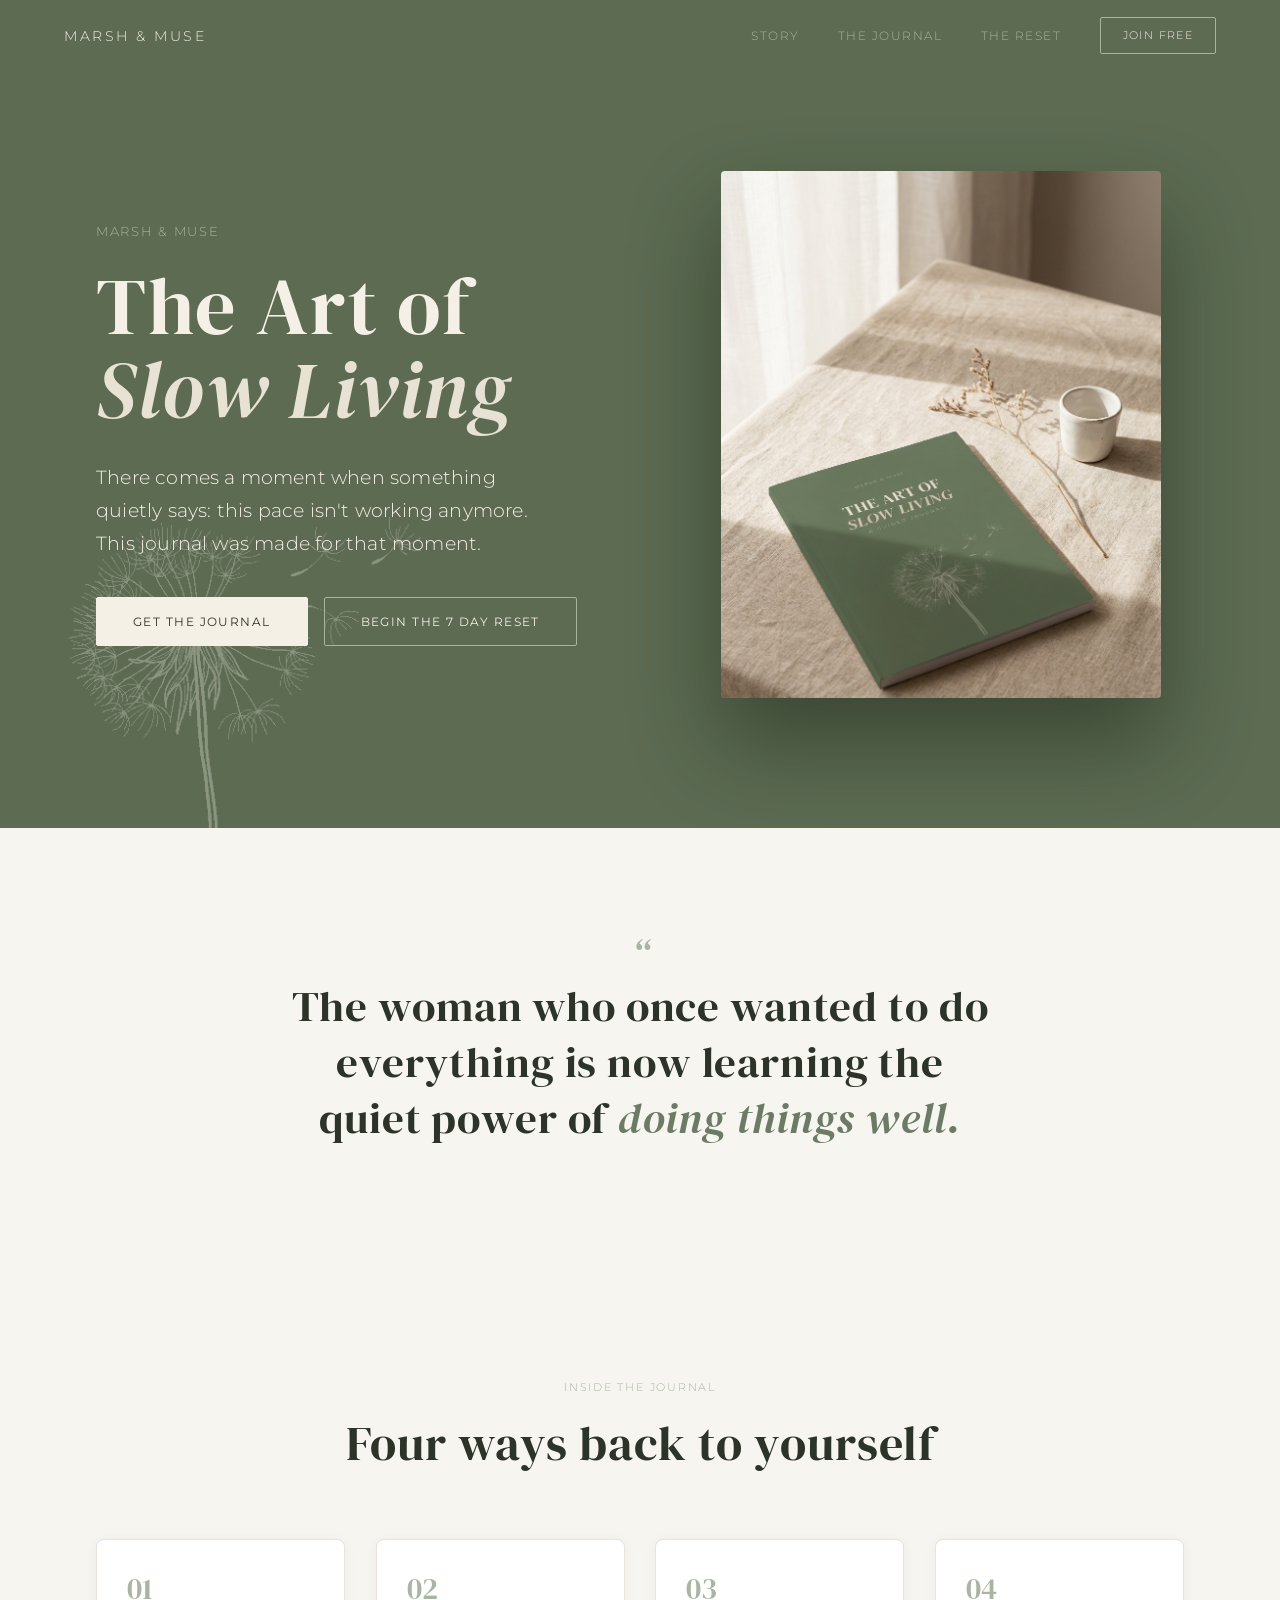
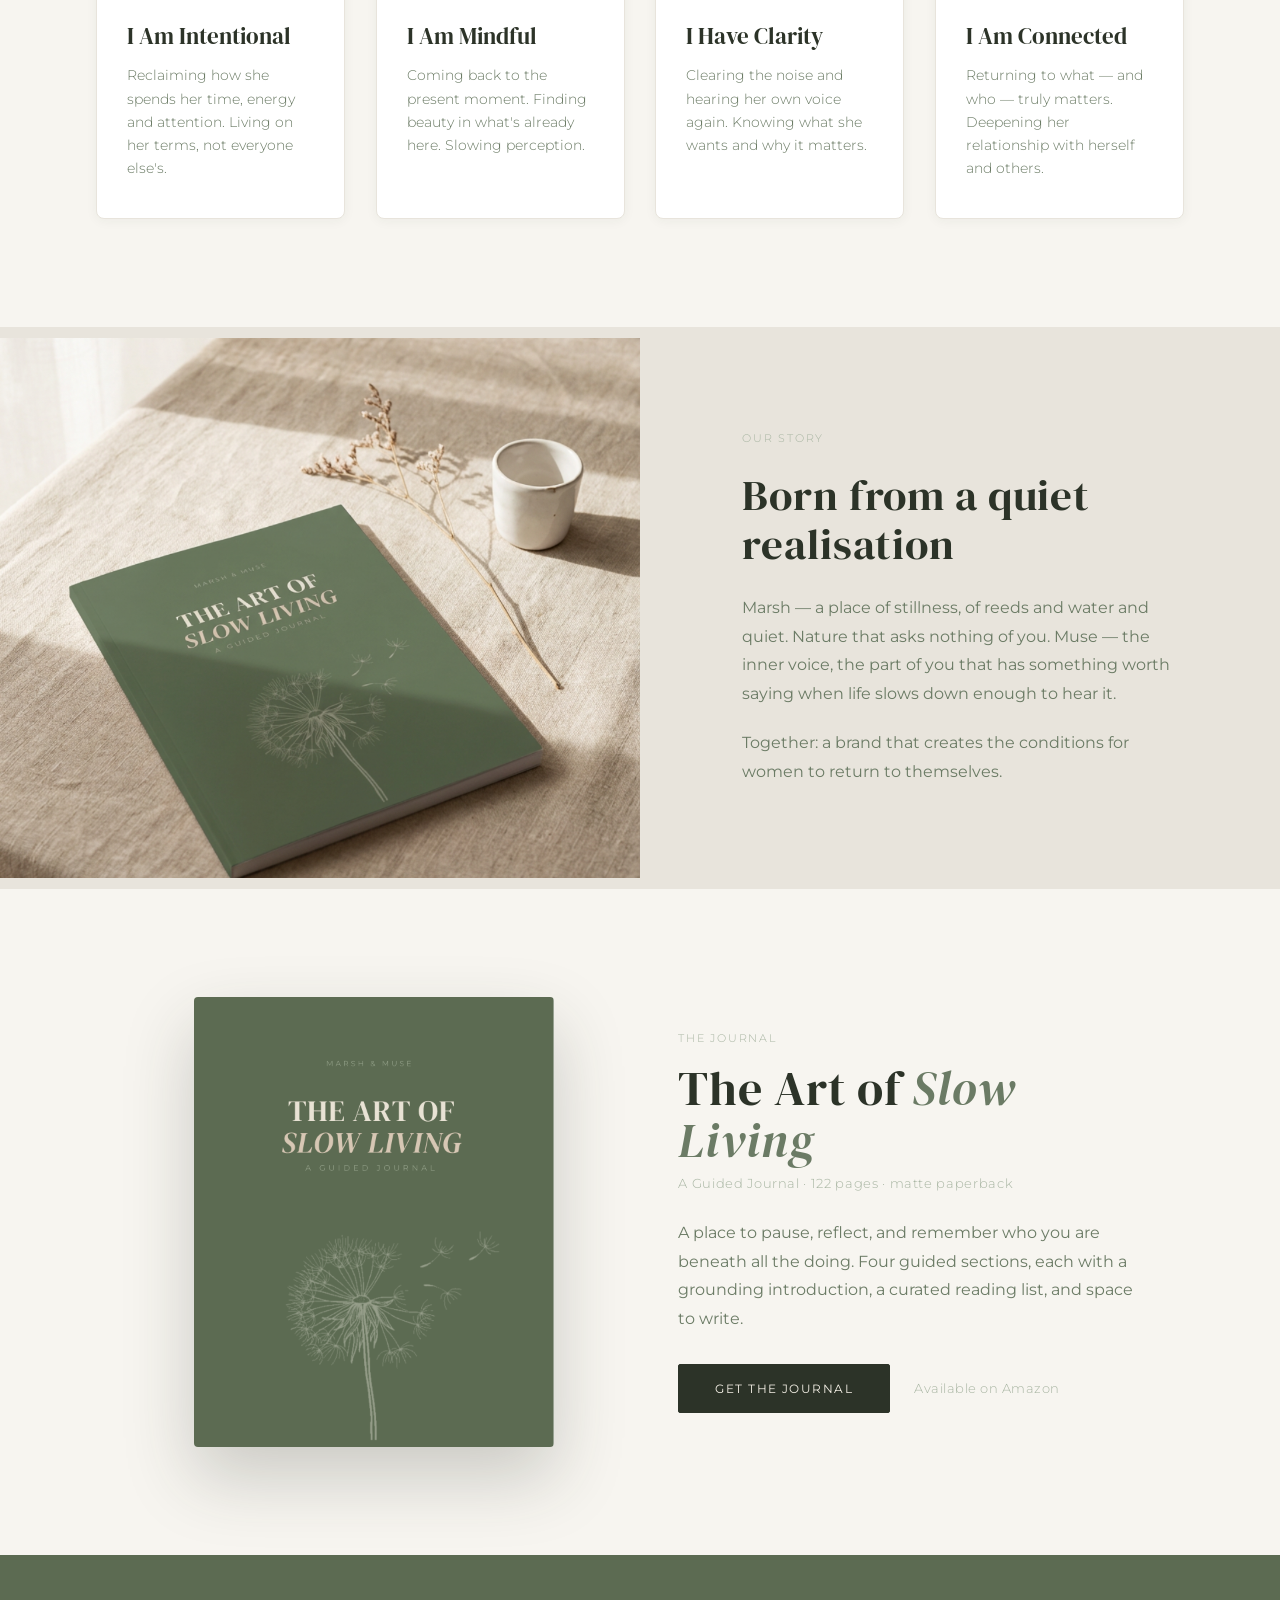
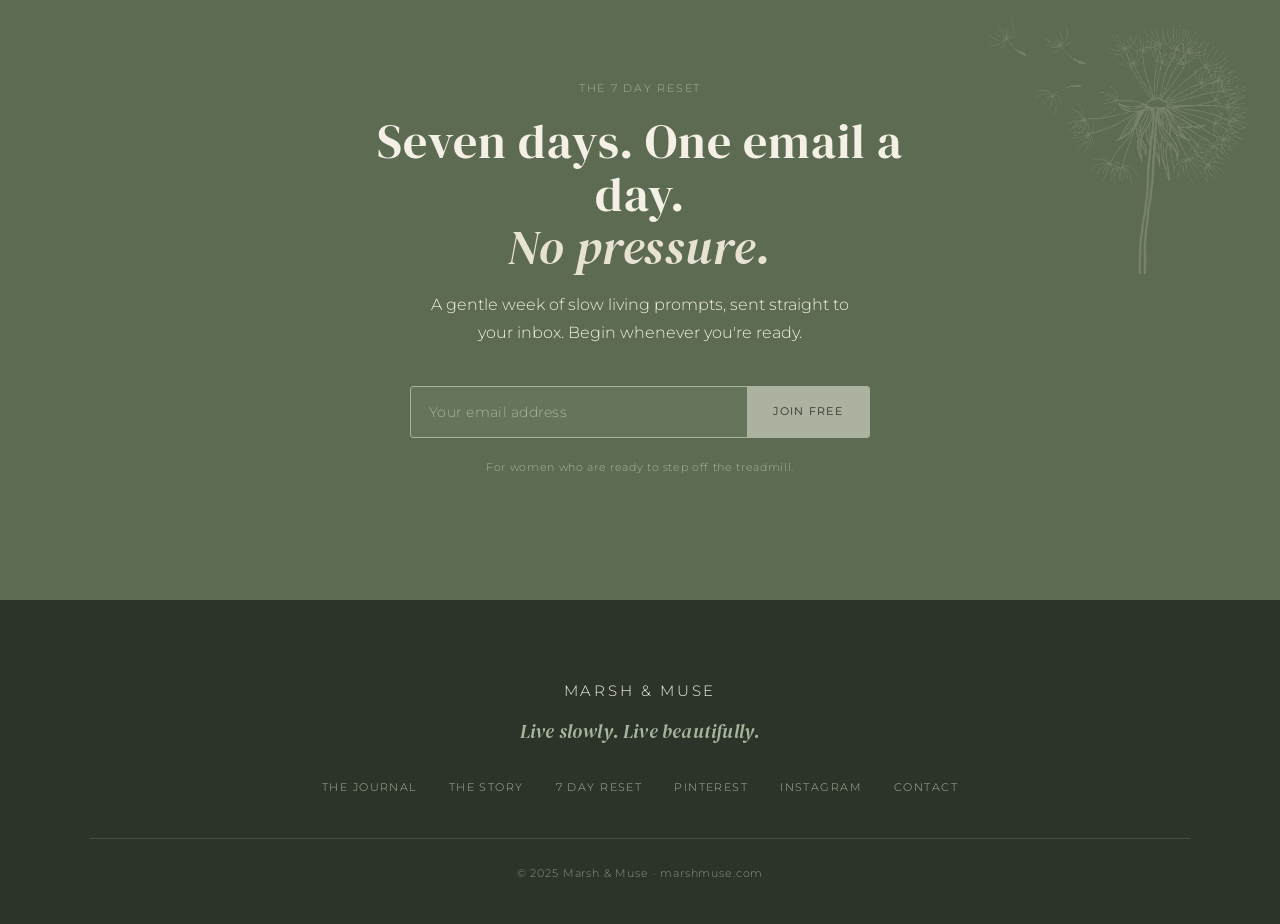
==== index.html @ 25cee382 "Update index.html" ====
<!DOCTYPE html>
<html lang="en">
<head>
<meta charset="utf-8">
<meta name="viewport" content="width=device-width, initial-scale=1">
<title>Marsh &amp; Muse — The Art of Slow Living</title>
<meta name="description" content="The Art of Slow Living: A Guided Journal. A slow-living lifestyle brand for women ready to reclaim their time and live with quiet intention. Live slowly. Live beautifully.">
<meta name="theme-color" content="#5C6B52">
<meta property="og:title" content="Marsh &amp; Muse — The Art of Slow Living">
<meta property="og:description" content="Live slowly. Live beautifully. A guided journal for women ready to step off the treadmill.">
<meta property="og:type" content="website">
<meta property="og:image" content="assets/journal-cover.png">
<link rel="preload" href="fonts/DMSerifDisplay-Regular.ttf" as="font" type="font/ttf" crossorigin>
<link rel="preload" href="fonts/Montserrat-VariableFont_wght.ttf" as="font" type="font/ttf" crossorigin>
<link rel="stylesheet" href="styles.css">
</head>
<body>

<!-- ============================ HEADER ============================ -->
<header class="site-header" id="siteHeader">
  <a class="site-header__mark" href="#top">Marsh &amp; Muse</a>
  <nav class="site-nav">
    <a class="nav-link" href="#story">Story</a>
    <a class="nav-link" href="#journal">The Journal</a>
    <a class="nav-link" href="#reset">The Reset</a>
    <a class="mm-btn mm-btn--outline nav-cta" href="#reset">Join Free</a>
  </nav>
</header>

<main id="top">

  <!-- ============================ HERO ============================ -->
  <section class="hero on-moss">
    <img class="hero__dandelion" src="assets/dandelion-cream-transparent.png" alt="" aria-hidden="true">
    <div class="hero__grid">
      <div class="hero__inner">
        <p class="eyebrow">Marsh &amp; Muse</p>
        <h1>The Art of<br><em>Slow Living</em></h1>
        <p class="hero__lede">
          There comes a moment when something quietly says: this pace isn't working anymore.
          This journal was made for that moment.
        </p>
        <div class="hero__cta">
          <a class="mm-btn" href="#journal">Get the Journal</a>
          <a class="mm-btn mm-btn--outline" href="#reset">Begin the 7 Day Reset</a>
        </div>
      </div>
      <div class="hero__photo">
        <img src="assets/journal-hero-photo.png" alt="The Art of Slow Living journal resting on linen in soft morning light">
      </div>
    </div>
  </section>

  <!-- ============================ QUOTE ============================ -->
  <section class="quote">
    <div class="quote__inner reveal">
      <span class="quote__mark">&ldquo;</span>
      <p>
        The woman who once wanted to do everything is now learning the quiet power of
        <em> doing things well.</em>
      </p>
    </div>
  </section>

  <!-- ============================ PILLARS ============================ -->
  <section class="pillars">
    <div class="section-head reveal">
      <p class="label">Inside the journal</p>
      <h2>Four ways back to yourself</h2>
    </div>
    <div class="pillar-grid">
      <article class="pillar reveal">
        <div class="pillar__no">01</div>
        <h3>I Am Intentional</h3>
        <p>Reclaiming how she spends her time, energy and attention. Living on her terms, not everyone else's.</p>
      </article>
      <article class="pillar reveal">
        <div class="pillar__no">02</div>
        <h3>I Am Mindful</h3>
        <p>Coming back to the present moment. Finding beauty in what's already here. Slowing perception.</p>
      </article>
      <article class="pillar reveal">
        <div class="pillar__no">03</div>
        <h3>I Have Clarity</h3>
        <p>Clearing the noise and hearing her own voice again. Knowing what she wants and why it matters.</p>
      </article>
      <article class="pillar reveal">
        <div class="pillar__no">04</div>
        <h3>I Am Connected</h3>
        <p>Returning to what — and who — truly matters. Deepening her relationship with herself and others.</p>
      </article>
    </div>
  </section>

  <!-- ============================ STORY ============================ -->
  <section class="story" id="story">
    <div class="story__media">
      <img src="assets/journal-product-photo.png" alt="The journal styled with dried botanicals and a stoneware cup on linen">
    </div>
    <div class="story__body reveal">
      <p class="label">Our story</p>
      <h2>Born from a quiet realisation</h2>
      <p>
        Marsh — a place of stillness, of reeds and water and quiet. Nature that asks nothing of you.
        Muse — the inner voice, the part of you that has something worth saying when life slows
        down enough to hear it.
      </p>
      <p>Together: a brand that creates the conditions for women to return to themselves.</p>
    </div>
  </section>

  <!-- ============================ JOURNAL ============================ -->
  <section class="journal" id="journal">
    <div class="journal__cover reveal">
      <img src="assets/journal-cover-new.png" alt="The Art of Slow Living — A Guided Journal">
    </div>
    <div class="journal__body reveal">
      <p class="label">The Journal</p>
      <h2>The Art of <em>Slow Living</em></h2>
      <p class="journal__meta">A Guided Journal · 122 pages · matte paperback</p>
      <p class="desc">
        A place to pause, reflect, and remember who you are beneath all the doing. Four guided
        sections, each with a grounding introduction, a curated reading list, and space to write.
      </p>
      <div class="journal__buy">
        <a class="mm-btn" href="https://www.amazon.co.uk/Art-Soft-Slow-Living-Intentional/dp/B0FRY3TC4F" target="_blank" rel="noopener" aria-label="Get the journal on Amazon">Get the Journal</a>
        <span>Available on Amazon</span>
      </div>
    </div>
  </section>

  <!-- ============================ RESET ============================ -->
  <section class="reset on-moss" id="reset">
    <img class="reset__dandelion" src="assets/dandelion-cream-transparent.png" alt="" aria-hidden="true">
    <div class="reset__inner">
      <p class="label">The 7 Day Reset</p>
      <h2>Seven days. One email a day.<br><em>No pressure.</em></h2>
      <p class="reset__lede">
        A gentle week of slow living prompts, sent straight to your inbox. Begin whenever you're ready.
      </p>
      <form class="reset__form" id="resetForm" novalidate>
        <input type="email" id="resetEmail" placeholder="Your email address" autocomplete="email" aria-label="Your email address">
        <button type="submit">Join Free</button>
      </form>
      <div class="reset__confirm">Welcome. Your first day arrives tomorrow.</div>
      <p class="reset__fine">For women who are ready to step off the treadmill.</p>
    </div>
  </section>

</main>

<!-- ============================ FOOTER ============================ -->
<footer class="site-footer">
  <div class="site-footer__inner">
    <div class="site-footer__mark">Marsh &amp; Muse</div>
    <p class="site-footer__tagline">Live slowly. Live beautifully.</p>
    <nav>
  <a href="#journal">The Journal</a>
  <a href="#story">The Story</a>
  <a href="#reset">7 Day Reset</a>
  <a href="https://www.pinterest.com/MarshandMuse" target="_blank" rel="noopener noreferrer">Pinterest</a>
  <a href="https://www.instagram.com/marsh.muse" target="_blank" rel="noopener noreferrer">Instagram</a>
  <a href="#">Contact</a>
</nav>
    <div class="site-footer__legal">© 2025 Marsh &amp; Muse · marshmuse.com</div>
  </div>
</footer>

<script>
  // Sticky header: frost on scroll
  var header = document.getElementById('siteHeader');
  function onScroll() {
    if (window.scrollY > 40) header.classList.add('scrolled');
    else header.classList.remove('scrolled');
  }
  window.addEventListener('scroll', onScroll, { passive: true });
  onScroll();

  // Gentle reveal-on-scroll
  var reveals = document.querySelectorAll('.reveal');
  if ('IntersectionObserver' in window) {
    var io = new IntersectionObserver(function (entries) {
      entries.forEach(function (e) {
        if (e.isIntersecting) { e.target.classList.add('in'); io.unobserve(e.target); }
      });
    }, { threshold: 0.12 });
    reveals.forEach(function (el) { io.observe(el); });
    // Safety: never leave content stuck invisible
    setTimeout(function () { reveals.forEach(function (el) { el.classList.add('in'); }); }, 1800);
  } else {
    reveals.forEach(function (el) { el.classList.add('in'); });
  }

  // ── 7 Day Reset signup → MailerLite ──────────────────────────────
  // Posts to the branded form "The 7 Day Reset — Signup" (ID 189018871730013769),
  // which adds subscribers to the "7 Day Reset Freebie" group (ID 180381151988286588),
  // which triggers the "The 7 Day Reset" automation (one email a day for seven days).
  // Note: this form uses double opt-in — subscribers confirm via a first email,
  // then the daily sequence begins.
  var MAILERLITE_SUBSCRIBE_URL = 'https://assets.mailerlite.com/jsonp/2075724/forms/189018871730013769/subscribe';

  var form = document.getElementById('resetForm');
  var input = document.getElementById('resetEmail');
  var reset = document.getElementById('reset');
  function syncValid() {
    var ok = /\S+@\S+\.\S+/.test(input.value);
    form.classList.toggle('valid', ok);
    return ok;
  }
  input.addEventListener('input', syncValid);
  form.addEventListener('submit', function (e) {
    e.preventDefault();
    if (!syncValid()) return;
    if (MAILERLITE_SUBSCRIBE_URL) {
      var body = 'fields[email]=' + encodeURIComponent(input.value) + '&ml-submit=1&anticsrf=true';
      // no-cors: MailerLite returns an opaque response; the subscribe still registers server-side.
      fetch(MAILERLITE_SUBSCRIBE_URL, {
        method: 'POST',
        mode: 'no-cors',
        headers: { 'Content-Type': 'application/x-www-form-urlencoded' },
        body: body
      }).catch(function () {});
    }
    reset.classList.add('done');
  });
</script>

</body>
</html>
---- styles.css ----
/* =====================================================================
   MARSH & MUSE — marshmuse.com
   Static site styles. Tokens lifted from the brand design system.
   ===================================================================== */

/* ---- SELF-HOSTED BRAND FONTS -------------------------------------- */
@font-face {
  font-family: 'DM Serif Display';
  font-style: normal; font-weight: 400; font-display: swap;
  src: url('fonts/DMSerifDisplay-Regular.ttf') format('truetype');
}
@font-face {
  font-family: 'DM Serif Display';
  font-style: italic; font-weight: 400; font-display: swap;
  src: url('fonts/DMSerifDisplay-Italic.ttf') format('truetype');
}
@font-face {
  font-family: 'Montserrat';
  font-style: normal; font-weight: 100 900; font-display: swap;
  src: url('fonts/Montserrat-VariableFont_wght.ttf') format('truetype');
}
@font-face {
  font-family: 'Montserrat';
  font-style: italic; font-weight: 100 900; font-display: swap;
  src: url('fonts/Montserrat-Italic-VariableFont_wght.ttf') format('truetype');
}

:root {
  /* Morning Linen */
  --linen-white: #F7F5F0;
  --warm-linen:  #E8E4DC;
  --sage-mid:    #A8B5A2;
  --sage-deep:   #6B7B65;
  --forest:      #2C3328;
  /* Deep Moss */
  --deep-moss:   #5C6B52;
  --cream:       #F4F0E6;
  --warm-white:  #E8E2D4;
  --sage-accent: #A8B59E;

  --font-display: 'DM Serif Display', 'Hoefler Text', Georgia, serif;
  --font-body:    'Montserrat', 'Helvetica Neue', Arial, sans-serif;

  --ease-slow: cubic-bezier(0.22, 0.61, 0.36, 1);
  --dur-fast: 220ms;
  --dur-base: 420ms;
  --dur-slow: 700ms;
}

/* ---- RESET --------------------------------------------------------- */
* { box-sizing: border-box; }
html { scroll-behavior: smooth; }
html, body { margin: 0; padding: 0; }
body {
  background: var(--linen-white);
  color: var(--sage-deep);
  font-family: var(--font-body);
  -webkit-font-smoothing: antialiased;
  text-rendering: optimizeLegibility;
}
img { display: block; max-width: 100%; }
a { color: inherit; }
::selection { background: var(--sage-mid); color: var(--linen-white); }

/* ---- REVEAL ON SCROLL --------------------------------------------- */
.reveal {
  opacity: 0; transform: translateY(22px);
  transition: opacity var(--dur-slow) var(--ease-slow),
              transform var(--dur-slow) var(--ease-slow);
}
.reveal.in { opacity: 1; transform: none; }
@media (prefers-reduced-motion: reduce) {
  html { scroll-behavior: auto; }
  .reveal { opacity: 1; transform: none; transition: none; }
}

/* ---- BUTTONS ------------------------------------------------------- */
.mm-btn {
  display: inline-block;
  font-family: var(--font-body); font-weight: 400; font-size: 0.75rem;
  letter-spacing: 0.12em; text-transform: uppercase;
  padding: 1rem 2.25rem; border-radius: 2px;
  border: 1px solid var(--forest); background: var(--forest);
  color: var(--cream); cursor: pointer; text-decoration: none;
  transition: opacity var(--dur-fast) var(--ease-slow),
              background var(--dur-fast) var(--ease-slow);
}
.mm-btn:hover { opacity: 0.88; }
.mm-btn--outline {
  background: transparent; color: var(--forest); border: 1px solid var(--sage-mid);
}
.mm-btn--outline:hover { background: var(--warm-linen); opacity: 1; }
.on-moss .mm-btn { background: var(--cream); color: var(--forest); border-color: var(--cream); }
.on-moss .mm-btn--outline { background: transparent; color: var(--cream); border-color: var(--sage-accent); }
.on-moss .mm-btn--outline:hover { background: rgba(244,240,230,0.08); }

/* ===================================================================
   HEADER
   =================================================================== */
.site-header {
  position: fixed; top: 0; left: 0; right: 0; z-index: 20;
  display: flex; align-items: center; justify-content: space-between;
  padding: 0 clamp(22px, 5vw, 64px); height: 72px;
  background: transparent; border-bottom: 1px solid transparent;
  transition: background var(--dur-base) var(--ease-slow),
              border-color var(--dur-base) var(--ease-slow),
              backdrop-filter var(--dur-base) var(--ease-slow);
}
.site-header.scrolled {
  background: rgba(247,245,240,0.92);
  -webkit-backdrop-filter: blur(8px); backdrop-filter: blur(8px);
  border-bottom: 1px solid var(--warm-linen);
}
.site-header__mark {
  font-family: var(--font-body); font-weight: 300; font-size: 14px;
  letter-spacing: 0.18em; text-transform: uppercase;
  color: var(--cream); text-decoration: none;
  transition: color var(--dur-base) var(--ease-slow);
}
.site-header.scrolled .site-header__mark { color: var(--forest); }
.site-nav { display: flex; align-items: center; gap: clamp(20px, 3vw, 40px); }
.site-nav a {
  font-family: var(--font-body); font-weight: 300; font-size: 11.5px;
  letter-spacing: 0.13em; text-transform: uppercase;
  color: var(--sage-accent); text-decoration: none;
  transition: color var(--dur-base) var(--ease-slow);
}
.site-nav a:hover { color: var(--cream); }
.site-header.scrolled .site-nav a { color: var(--sage-deep); }
.site-header.scrolled .site-nav a:hover { color: var(--forest); }
.site-nav .mm-btn { padding: 11px 22px; font-size: 10.5px; }
.site-header .nav-cta { color: var(--cream); border-color: var(--sage-accent); }
.site-header.scrolled .nav-cta {
  background: var(--forest); color: var(--cream); border-color: var(--forest);
}
@media (max-width: 620px) {
  .site-nav .nav-link { display: none; }
}

/* ===================================================================
   HERO
   =================================================================== */
.on-moss { background: var(--deep-moss); color: var(--cream); }
.hero {
  position: relative; overflow: hidden; min-height: 92vh;
  display: flex; align-items: center;
  padding: 104px clamp(22px, 8vw, 96px) clamp(48px, 7vh, 88px);
}
.hero__dandelion {
  position: absolute; left: -2%; bottom: -4%;
  width: clamp(280px, 38vw, 560px); opacity: 0.5; pointer-events: none;
}
.hero__grid {
  position: relative; width: 100%;
  display: grid; grid-template-columns: 1.05fr 0.95fr;
  align-items: center; gap: clamp(32px, 5vw, 76px);
}
.hero__inner { position: relative; max-width: 640px; }
.hero__photo { display: flex; justify-content: center; }
.hero__photo img {
  width: min(440px, 100%); border-radius: 4px;
  box-shadow: 0 44px 88px rgba(20, 28, 16, 0.46);
}
@media (max-width: 880px) {
  .hero { min-height: 0; padding-top: 112px; }
  .hero__grid { grid-template-columns: 1fr; gap: 48px; }
  .hero__photo img { width: min(380px, 86%); }
}
.eyebrow {
  font-family: var(--font-body); font-weight: 300; font-size: 13px;
  letter-spacing: 0.13em; text-transform: uppercase;
  color: var(--sage-accent); margin: 0 0 26px;
}
.hero h1 {
  font-family: var(--font-display); font-weight: 400; color: var(--cream);
  font-size: clamp(2.6rem, 6.5vw, 5rem); line-height: 1.04;
  letter-spacing: 0.02em; margin: 0;
}
.hero h1 em { font-style: italic; color: var(--warm-white); }
.hero__lede {
  font-family: var(--font-body); font-weight: 300;
  font-size: clamp(1rem, 1.6vw, 1.2rem); line-height: 1.7;
  color: var(--cream); max-width: 460px; margin: 30px 0 38px;
  letter-spacing: 0.01em;
}
.hero__cta { display: flex; gap: 16px; flex-wrap: wrap; }

/* ===================================================================
   QUOTE
   =================================================================== */
.quote {
  padding: clamp(80px, 14vh, 160px) clamp(22px, 8vw, 80px);
  text-align: center; background: var(--linen-white);
}
.quote__inner { max-width: 720px; margin: 0 auto; }
.quote__mark {
  font-family: var(--font-display); font-style: italic; font-size: 40px;
  color: var(--sage-mid); line-height: 0; display: block; height: 24px;
}
.quote p {
  font-family: var(--font-display); font-weight: 400;
  font-size: clamp(1.6rem, 3.4vw, 2.7rem); line-height: 1.3;
  letter-spacing: 0.02em; color: var(--forest); margin: 0;
}
.quote p em { font-style: italic; color: var(--sage-deep); }

/* ===================================================================
   PILLARS
   =================================================================== */
.pillars {
  padding: clamp(72px, 12vh, 140px) clamp(22px, 8vw, 96px);
  background: var(--linen-white);
}
.section-head { text-align: center; margin-bottom: clamp(48px, 7vh, 88px); }
.section-head .label {
  font-family: var(--font-body); font-weight: 300; font-size: 11px;
  letter-spacing: 0.16em; text-transform: uppercase;
  color: var(--sage-mid); margin: 0 0 16px;
}
.section-head h2 {
  font-family: var(--font-display); font-weight: 400;
  font-size: clamp(1.9rem, 4vw, 3rem); color: var(--forest);
  margin: 0; letter-spacing: 0.02em;
}
.pillar-grid {
  display: grid; grid-template-columns: repeat(auto-fit, minmax(230px, 1fr));
  gap: clamp(20px, 2.4vw, 34px); max-width: 1180px; margin: 0 auto;
}
.pillar {
  background: #fff; border: 1px solid var(--warm-linen); border-radius: 8px;
  padding: 34px 30px 38px; box-shadow: 0 2px 12px rgba(44,51,40,0.05);
  transition: box-shadow var(--dur-base) var(--ease-slow),
              transform var(--dur-base) var(--ease-slow);
}
.pillar:hover {
  box-shadow: 0 18px 44px rgba(44,51,40,0.1); transform: translateY(-4px);
}
.pillar__no { font-family: var(--font-display); font-size: 30px; color: var(--sage-mid); line-height: 1; }
.pillar h3 {
  font-family: var(--font-display); font-weight: 400; font-size: 23px;
  color: var(--forest); margin: 16px 0 12px;
}
.pillar p {
  font-family: var(--font-body); font-weight: 300; font-size: 14px;
  line-height: 1.65; color: var(--sage-deep); margin: 0;
}

/* ===================================================================
   STORY
   =================================================================== */
.story {
  display: grid; grid-template-columns: repeat(auto-fit, minmax(320px, 1fr));
  align-items: center; gap: 0; background: var(--warm-linen);
}
.story__media { min-height: clamp(360px, 60vh, 620px); position: relative; overflow: hidden; }
.story__media img { position: absolute; inset: 0; width: 100%; height: 100%; object-fit: cover; }
.story__body { padding: clamp(48px, 8vw, 104px); }
.story__body .label {
  font-family: var(--font-body); font-weight: 300; font-size: 11px;
  letter-spacing: 0.16em; text-transform: uppercase; color: var(--sage-mid);
  margin: 0 0 22px;
}
.story__body h2 {
  font-family: var(--font-display); font-weight: 400;
  font-size: clamp(1.8rem, 3.4vw, 2.7rem); color: var(--forest);
  margin: 0 0 26px; line-height: 1.12; letter-spacing: 0.02em;
}
.story__body p {
  font-family: var(--font-body); font-weight: 400; font-size: 16px;
  line-height: 1.8; color: var(--sage-deep); margin: 0 0 20px;
}
.story__body p:last-child { margin-bottom: 0; }

/* ===================================================================
   JOURNAL FEATURE
   =================================================================== */
.journal {
  padding: clamp(72px, 12vh, 150px) clamp(22px, 8vw, 96px);
  background: var(--linen-white);
  display: grid; grid-template-columns: repeat(auto-fit, minmax(300px, 1fr));
  gap: clamp(40px, 6vw, 90px); align-items: center;
  max-width: 1180px; margin: 0 auto;
}
.journal__cover { display: flex; justify-content: center; }
.journal__cover img {
  width: min(360px, 90%); border-radius: 4px;
  box-shadow: 0 30px 70px rgba(44,51,40,0.22);
}
.journal__body .label {
  font-family: var(--font-body); font-weight: 300; font-size: 11px;
  letter-spacing: 0.16em; text-transform: uppercase; color: var(--sage-mid);
  margin: 0 0 18px;
}
.journal__body h2 {
  font-family: var(--font-display); font-weight: 400;
  font-size: clamp(2rem, 4vw, 3rem); color: var(--forest);
  margin: 0 0 8px; line-height: 1.08; letter-spacing: 0.02em;
}
.journal__body h2 em { font-style: italic; color: var(--sage-deep); }
.journal__meta {
  font-family: var(--font-body); font-weight: 300; font-size: 13px;
  letter-spacing: 0.05em; color: var(--sage-mid); margin: 0 0 28px;
}
.journal__body p.desc {
  font-family: var(--font-body); font-weight: 400; font-size: 16px;
  line-height: 1.8; color: var(--sage-deep); margin: 0 0 30px; max-width: 460px;
}
.journal__buy { display: flex; align-items: center; gap: 24px; flex-wrap: wrap; }
.journal__buy span {
  font-family: var(--font-body); font-weight: 300; font-size: 13px;
  color: var(--sage-mid); letter-spacing: 0.04em;
}

/* ===================================================================
   RESET SIGNUP
   =================================================================== */
.reset {
  position: relative; overflow: hidden;
  padding: clamp(80px, 14vh, 170px) clamp(22px, 8vw, 80px); text-align: center;
}
.reset__dandelion {
  position: absolute; right: -3%; top: -6%; width: clamp(220px, 28vw, 420px);
  opacity: 0.28; transform: scaleX(-1); pointer-events: none;
}
.reset__inner { position: relative; max-width: 560px; margin: 0 auto; }
.reset .label {
  font-family: var(--font-body); font-weight: 300; font-size: 11px;
  letter-spacing: 0.16em; text-transform: uppercase; color: var(--sage-accent);
  margin: 0 0 20px;
}
.reset h2 {
  font-family: var(--font-display); font-weight: 400;
  font-size: clamp(1.9rem, 4vw, 3rem); color: var(--cream);
  margin: 0 0 18px; line-height: 1.1; letter-spacing: 0.02em;
}
.reset h2 em { font-style: italic; color: var(--warm-white); }
.reset__lede {
  font-family: var(--font-body); font-weight: 300; font-size: 16px;
  line-height: 1.7; color: var(--cream); margin: 0 auto 40px; max-width: 420px;
}
.reset__form {
  display: flex; max-width: 460px; margin: 0 auto;
  border: 1px solid var(--sage-accent); border-radius: 3px; overflow: hidden;
  background: rgba(244,240,230,0.06); transition: border-color var(--dur-fast);
}
.reset__form:focus-within { border-color: var(--cream); }
.reset__form input {
  flex: 1; border: 0; outline: 0; background: transparent;
  padding: 16px 18px; font-family: var(--font-body); font-weight: 300;
  font-size: 14px; color: var(--cream); letter-spacing: 0.02em;
}
.reset__form input::placeholder { color: var(--sage-accent); }
.reset__form button {
  border: 0; background: rgba(244,240,230,0.5); color: var(--forest);
  cursor: pointer; font-family: var(--font-body); font-weight: 400;
  font-size: 10.5px; letter-spacing: 0.12em; text-transform: uppercase;
  padding: 0 26px; transition: background var(--dur-fast);
}
.reset__form.valid button { background: var(--cream); }
.reset__confirm {
  font-family: var(--font-display); font-style: italic; font-size: 22px;
  color: var(--warm-white); letter-spacing: 0.01em; display: none;
}
.reset.done .reset__form { display: none; }
.reset.done .reset__confirm { display: block; }
.reset__fine {
  font-family: var(--font-body); font-weight: 300; font-size: 11px;
  letter-spacing: 0.06em; color: var(--sage-accent); margin: 22px 0 0;
}

/* ===================================================================
   FOOTER
   =================================================================== */
.site-footer {
  background: var(--forest);
  padding: clamp(56px, 9vh, 96px) clamp(22px, 8vw, 80px) 44px;
}
.site-footer__inner { max-width: 1100px; margin: 0 auto; text-align: center; }
.site-footer__mark {
  font-family: var(--font-body); font-weight: 300; font-size: 15px;
  letter-spacing: 0.18em; text-transform: uppercase; color: var(--cream);
}
.site-footer__tagline {
  font-family: var(--font-display); font-style: italic; font-size: 19px;
  color: var(--sage-accent); margin: 18px 0 36px; letter-spacing: 0.01em;
}
.site-footer nav {
  display: flex; justify-content: center; gap: 32px; flex-wrap: wrap; margin-bottom: 44px;
}
.site-footer nav a {
  font-family: var(--font-body); font-weight: 300; font-size: 11px;
  letter-spacing: 0.13em; text-transform: uppercase; color: var(--sage-accent);
  text-decoration: none; transition: color var(--dur-fast);
}
.site-footer nav a:hover { color: var(--cream); }
.site-footer__legal {
  border-top: 1px solid rgba(168,181,158,0.2); padding-top: 28px;
  font-family: var(--font-body); font-weight: 300; font-size: 10.5px;
  letter-spacing: 0.08em; color: rgba(244,240,230,0.5);
}
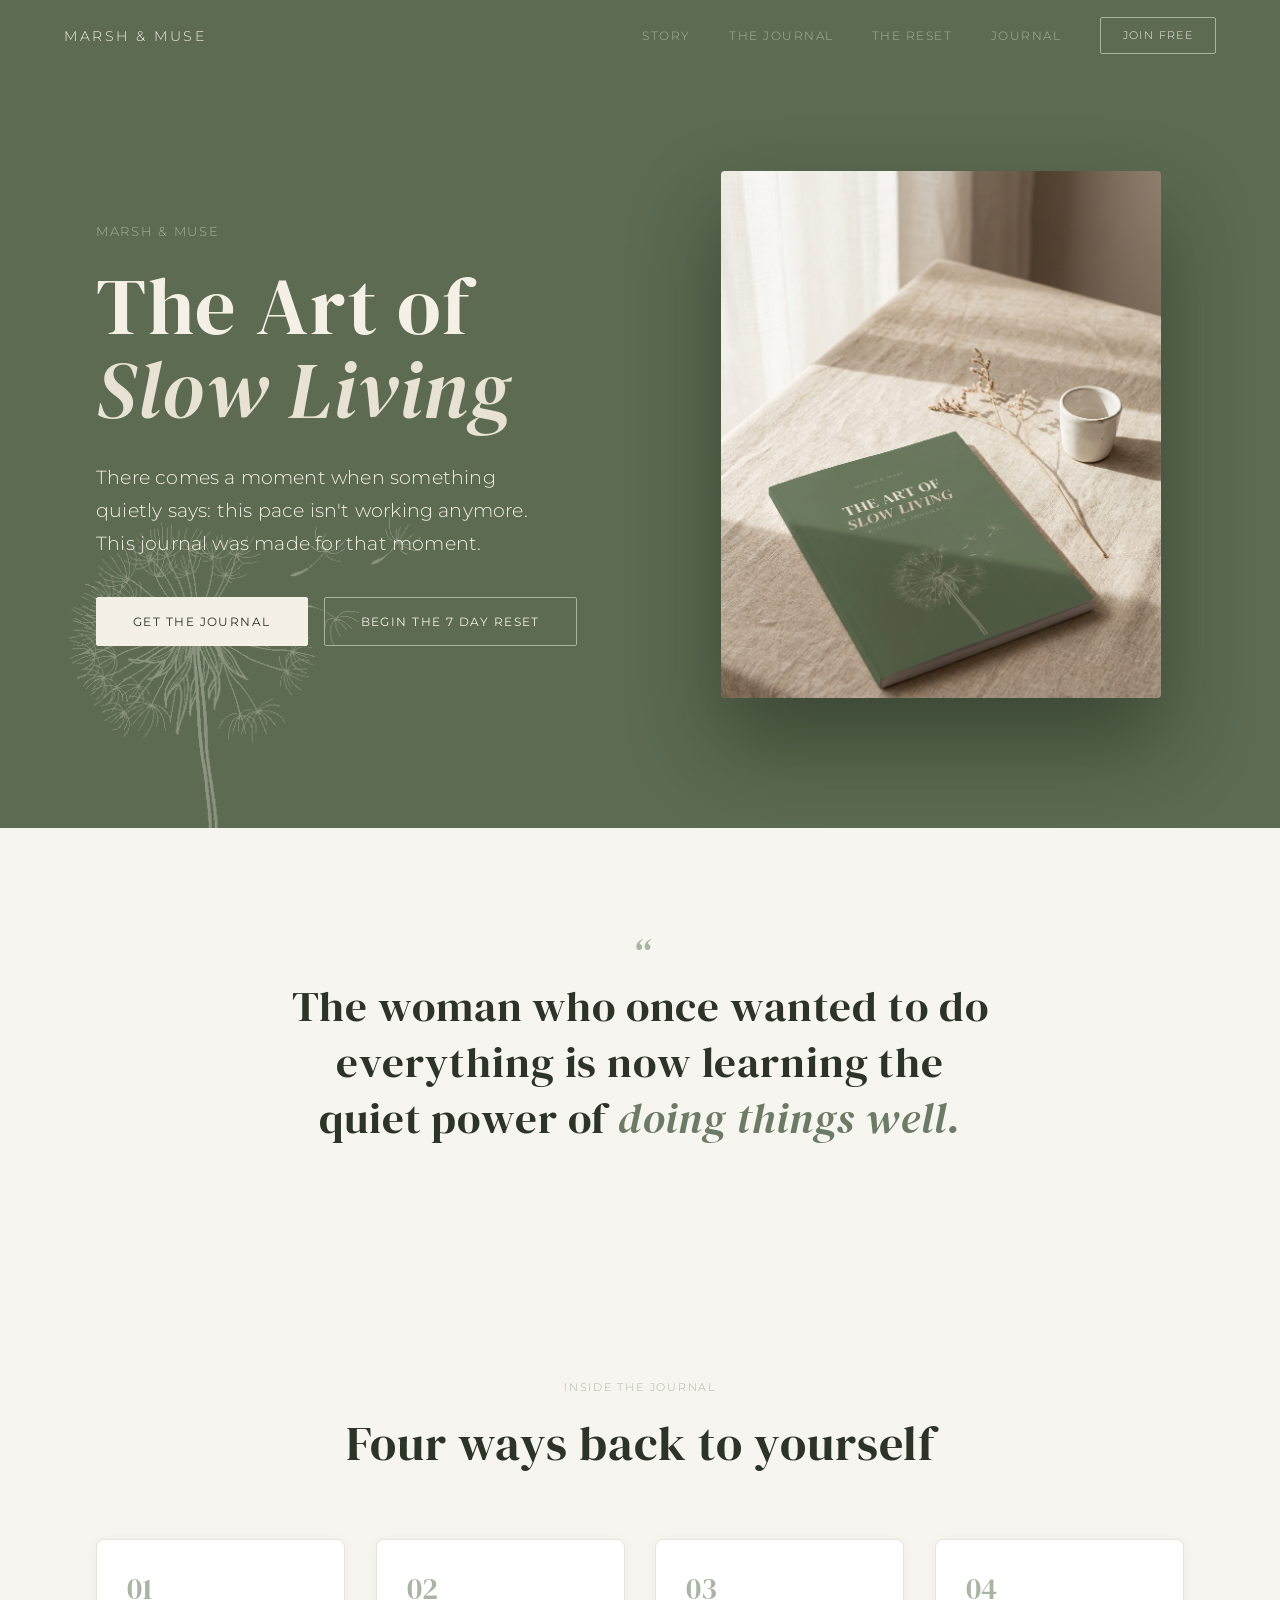
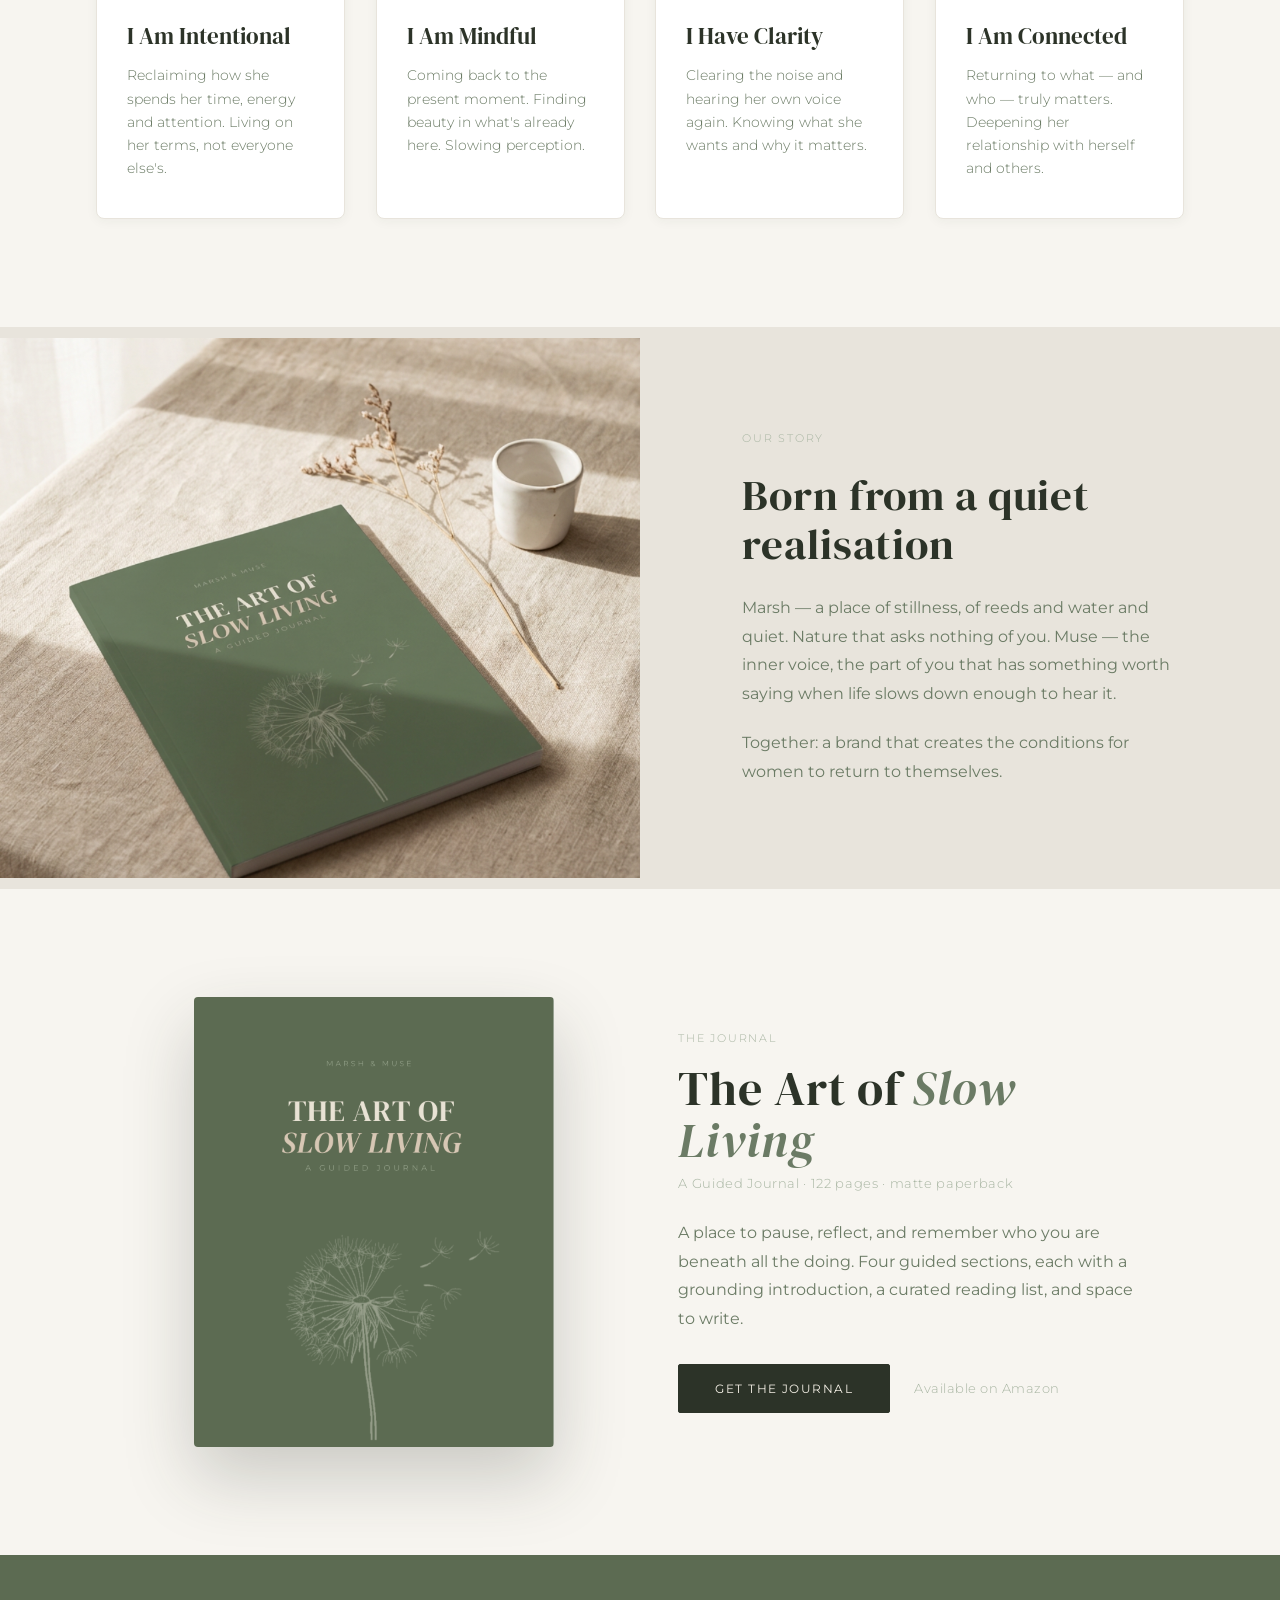
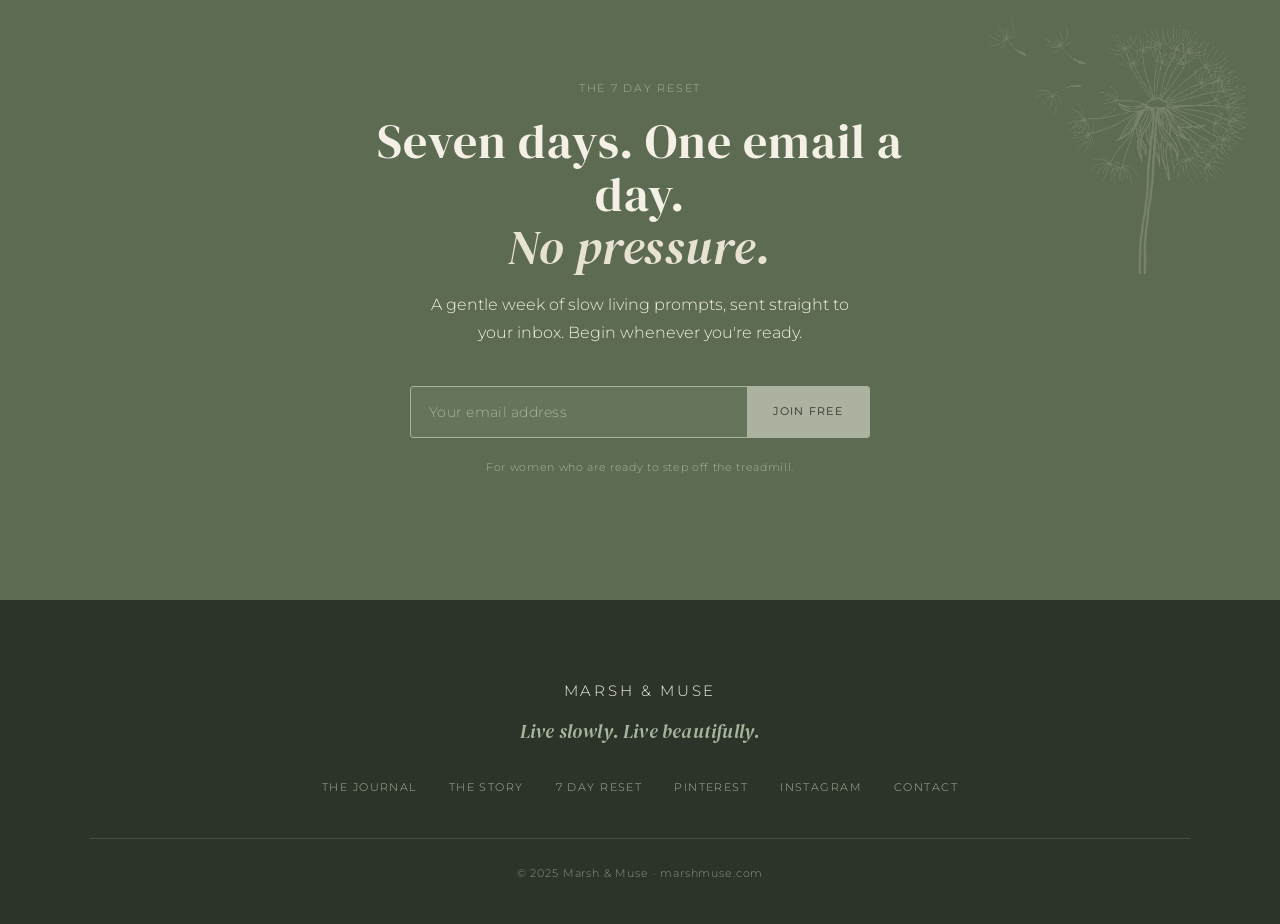
==== commit 0c262761: "Update index.html" ====
--- a/index.html
+++ b/index.html
@@ -23,6 +23,7 @@
     <a class="nav-link" href="#story">Story</a>
     <a class="nav-link" href="#journal">The Journal</a>
     <a class="nav-link" href="#reset">The Reset</a>
+    <a class="nav-link" href="/blog.html">Journal</a>
     <a class="mm-btn mm-btn--outline nav-cta" href="#reset">Join Free</a>
   </nav>
 </header>
@@ -123,7 +124,7 @@
         sections, each with a grounding introduction, a curated reading list, and space to write.
       </p>
       <div class="journal__buy">
-        <a class="mm-btn" href="https://www.amazon.co.uk/Art-Soft-Slow-Living-Intentional/dp/B0FRY3TC4F" target="_blank" rel="noopener" aria-label="Get the journal on Amazon">Get the Journal</a>
+        <a class="mm-btn" href="https://www.amazon.co.uk/dp/B0H3P3NLXG" target="_blank" rel="noopener" aria-label="Get the journal on Amazon">Get the Journal</a>
         <span>Available on Amazon</span>
       </div>
     </div>
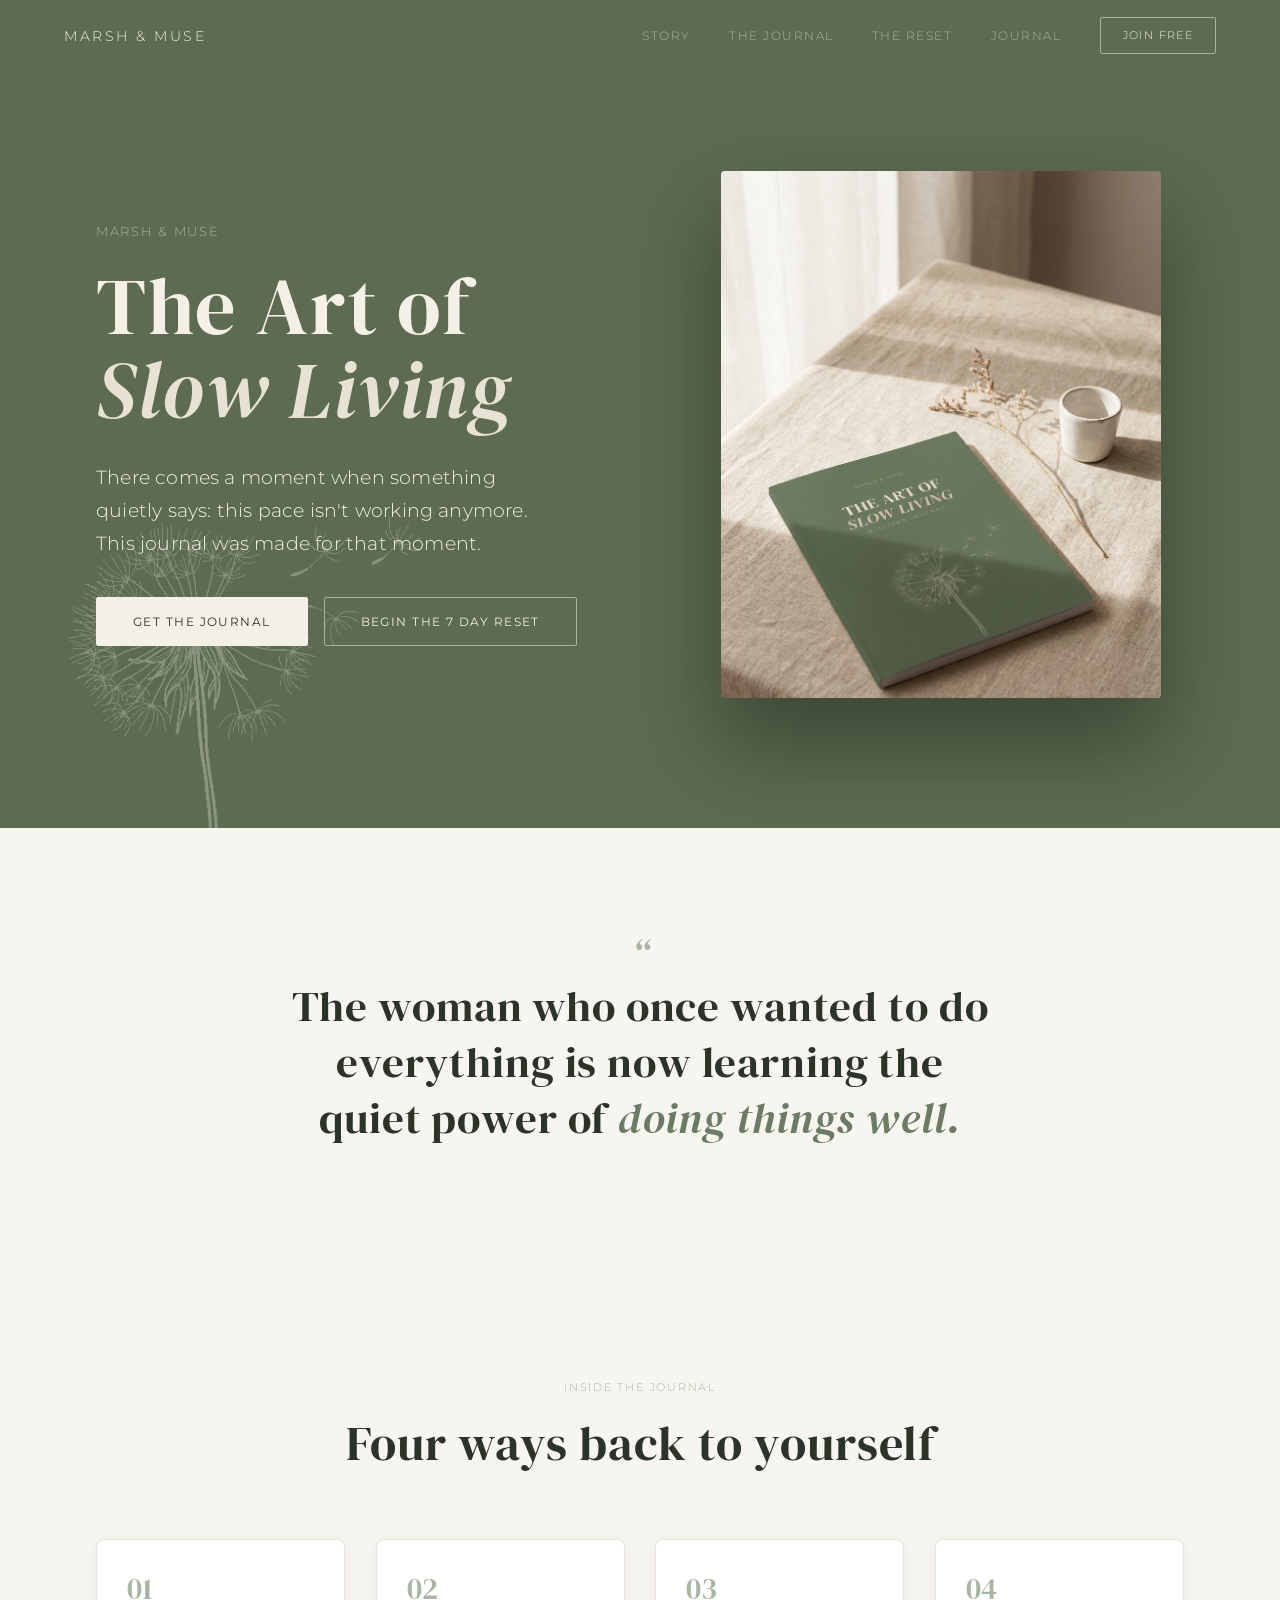
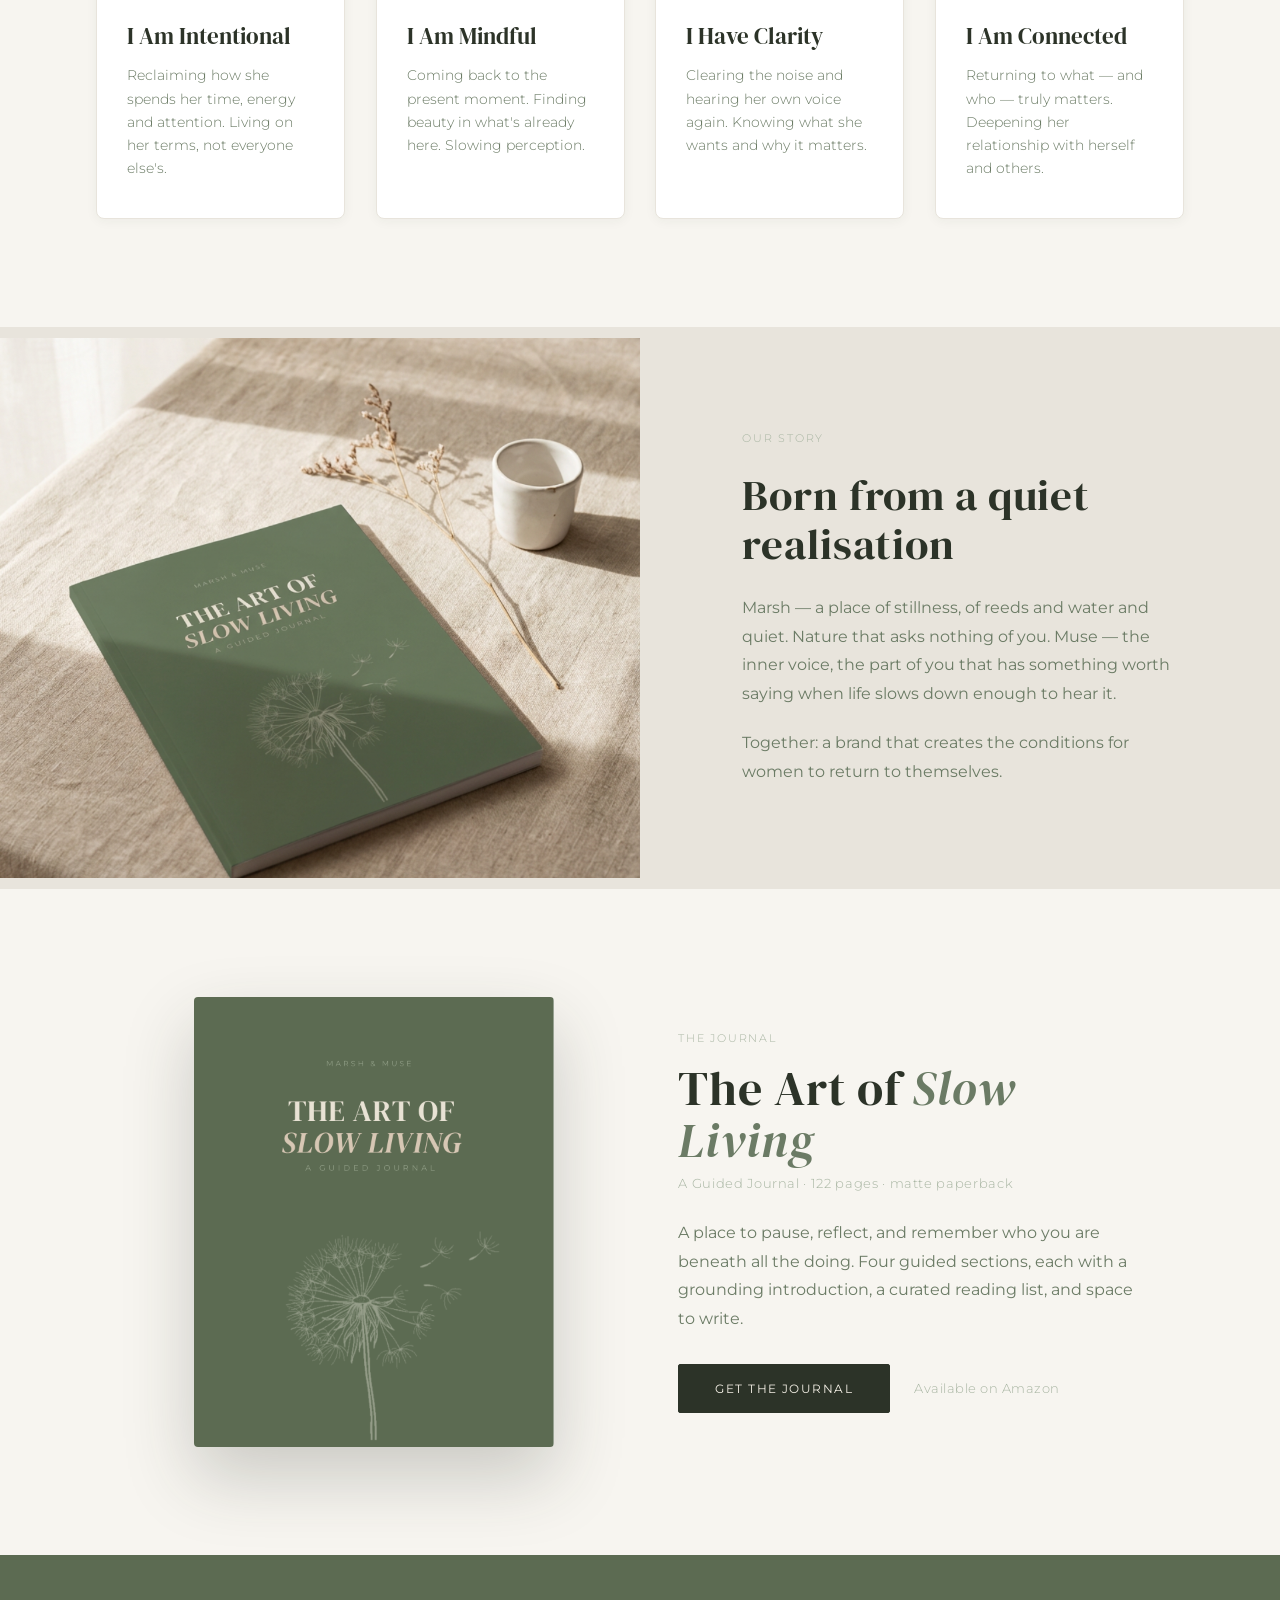
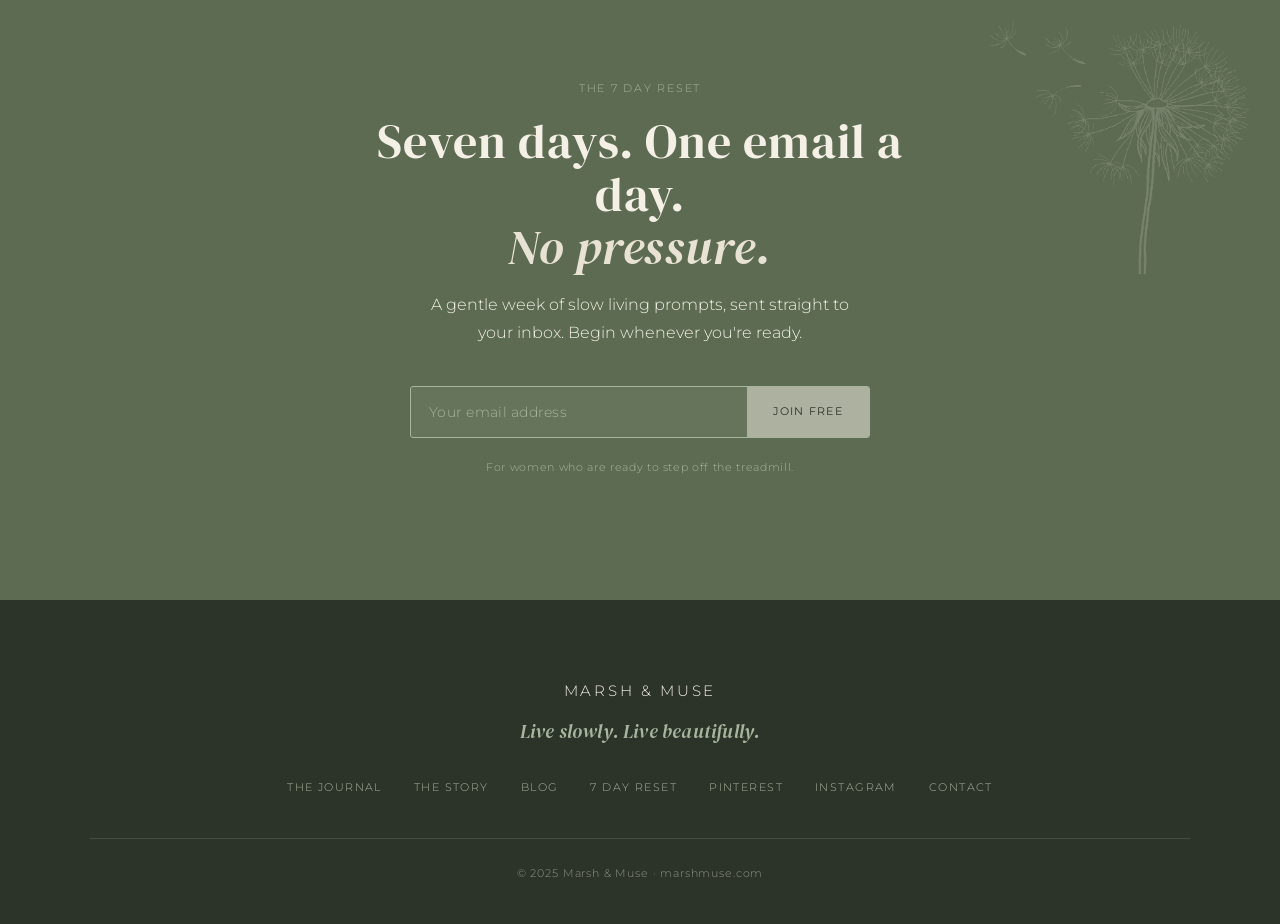
==== commit a382b444: "Update index.html" ====
--- a/index.html
+++ b/index.html
@@ -158,6 +158,7 @@
     <nav>
   <a href="#journal">The Journal</a>
   <a href="#story">The Story</a>
+  <a href="/blog.html">Blog</a>
   <a href="#reset">7 Day Reset</a>
   <a href="https://www.pinterest.com/MarshandMuse" target="_blank" rel="noopener noreferrer">Pinterest</a>
   <a href="https://www.instagram.com/marsh.muse" target="_blank" rel="noopener noreferrer">Instagram</a>
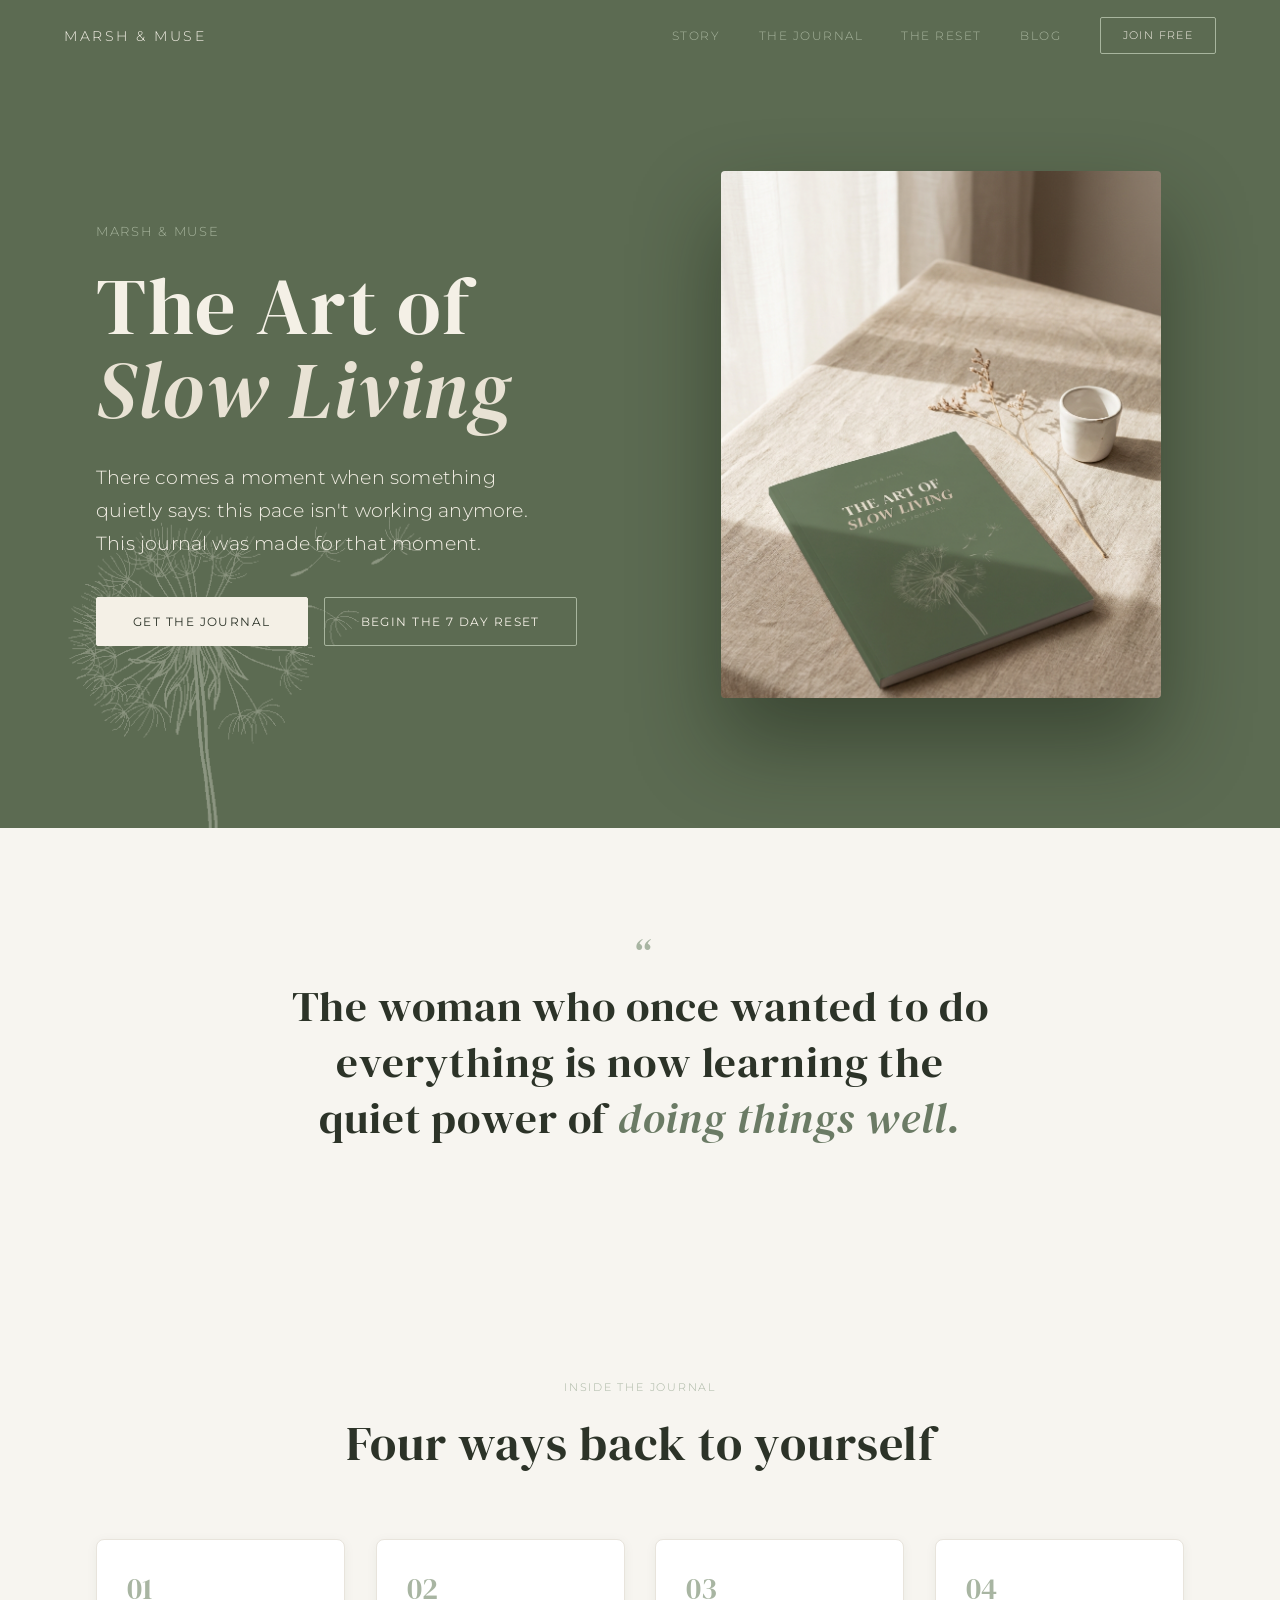
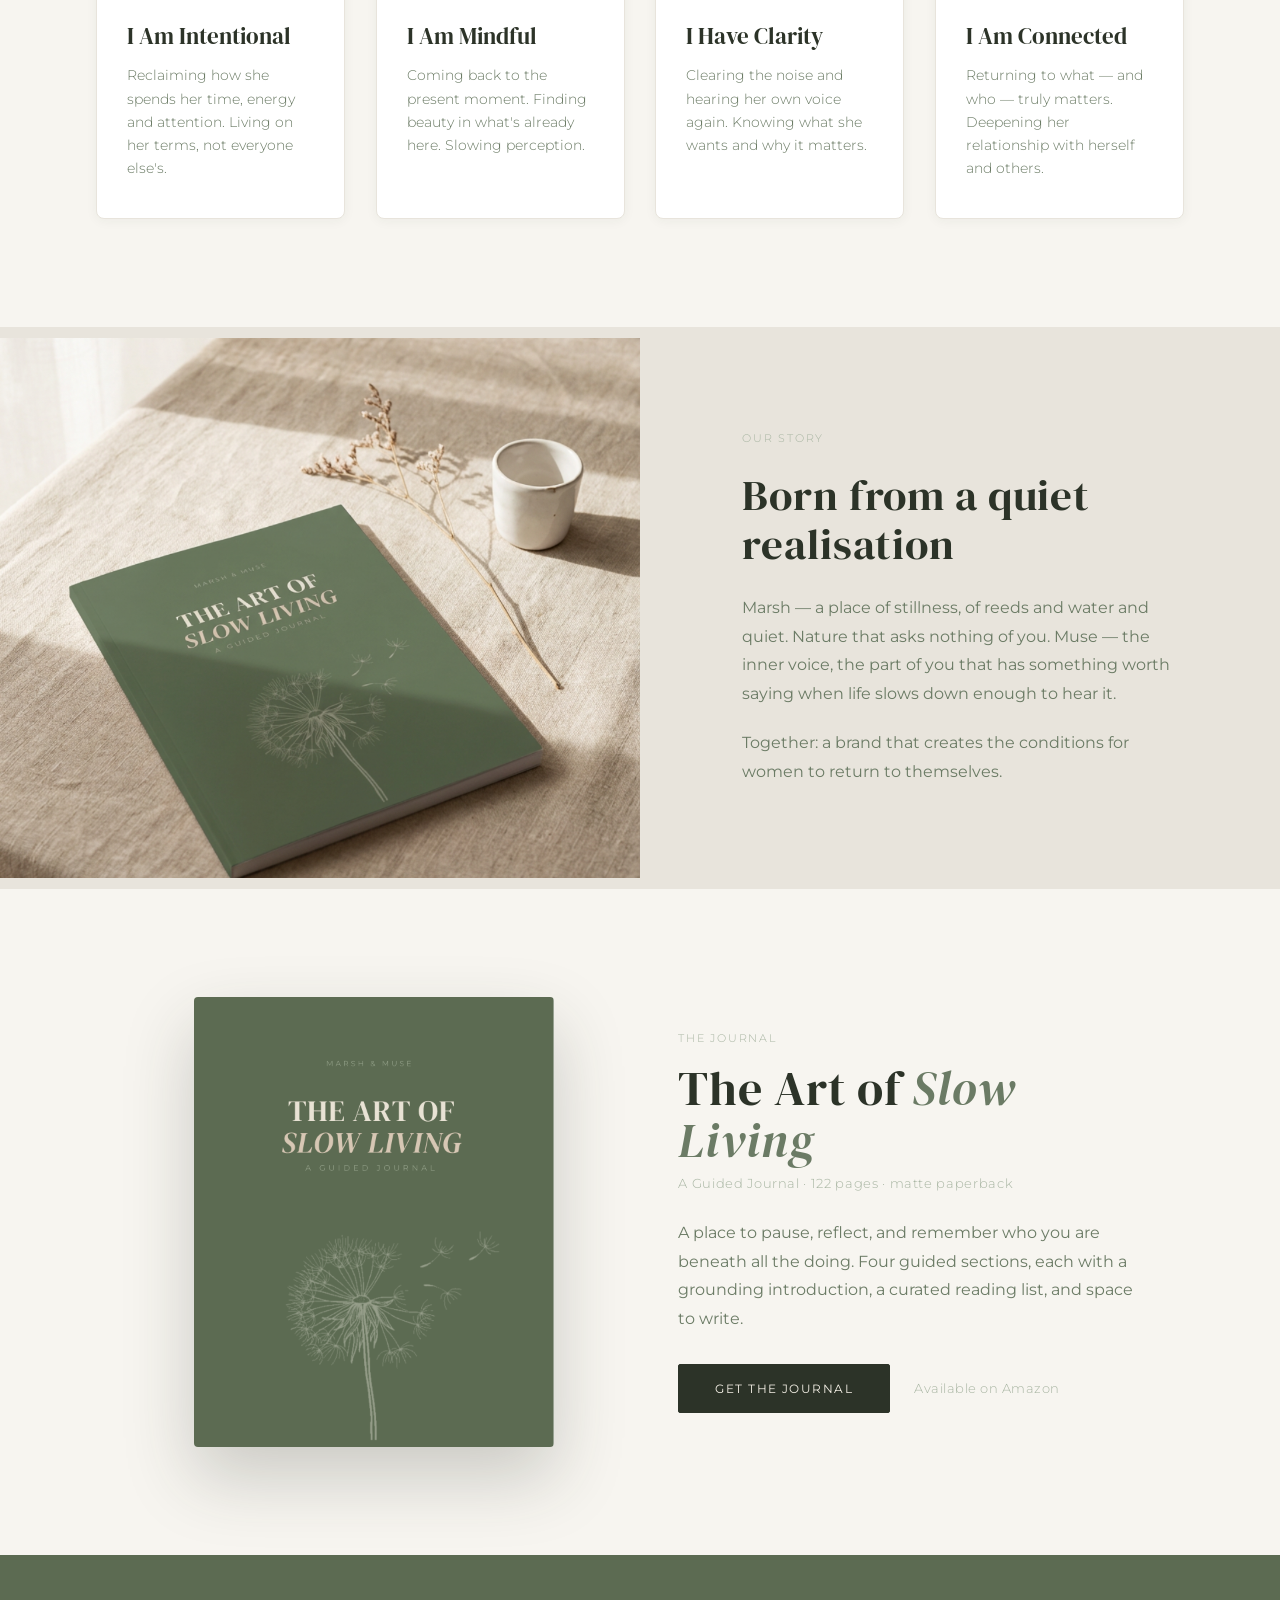
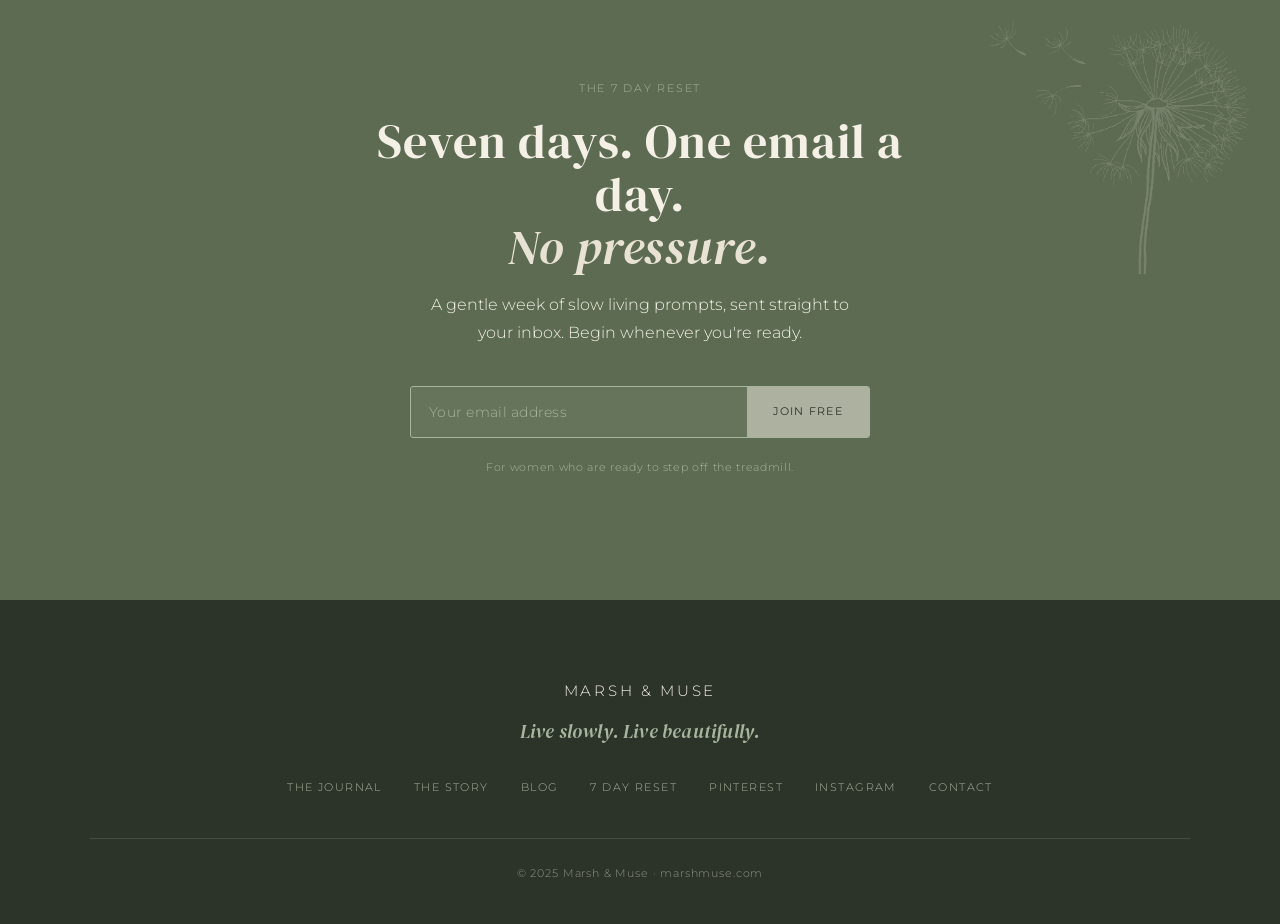
==== commit 189d5a45: "Update index.html" ====
--- a/index.html
+++ b/index.html
@@ -23,7 +23,7 @@
     <a class="nav-link" href="#story">Story</a>
     <a class="nav-link" href="#journal">The Journal</a>
     <a class="nav-link" href="#reset">The Reset</a>
-    <a class="nav-link" href="/blog.html">Journal</a>
+    <a class="nav-link" href="/blog.html">Blog</a>
     <a class="mm-btn mm-btn--outline nav-cta" href="#reset">Join Free</a>
   </nav>
 </header>
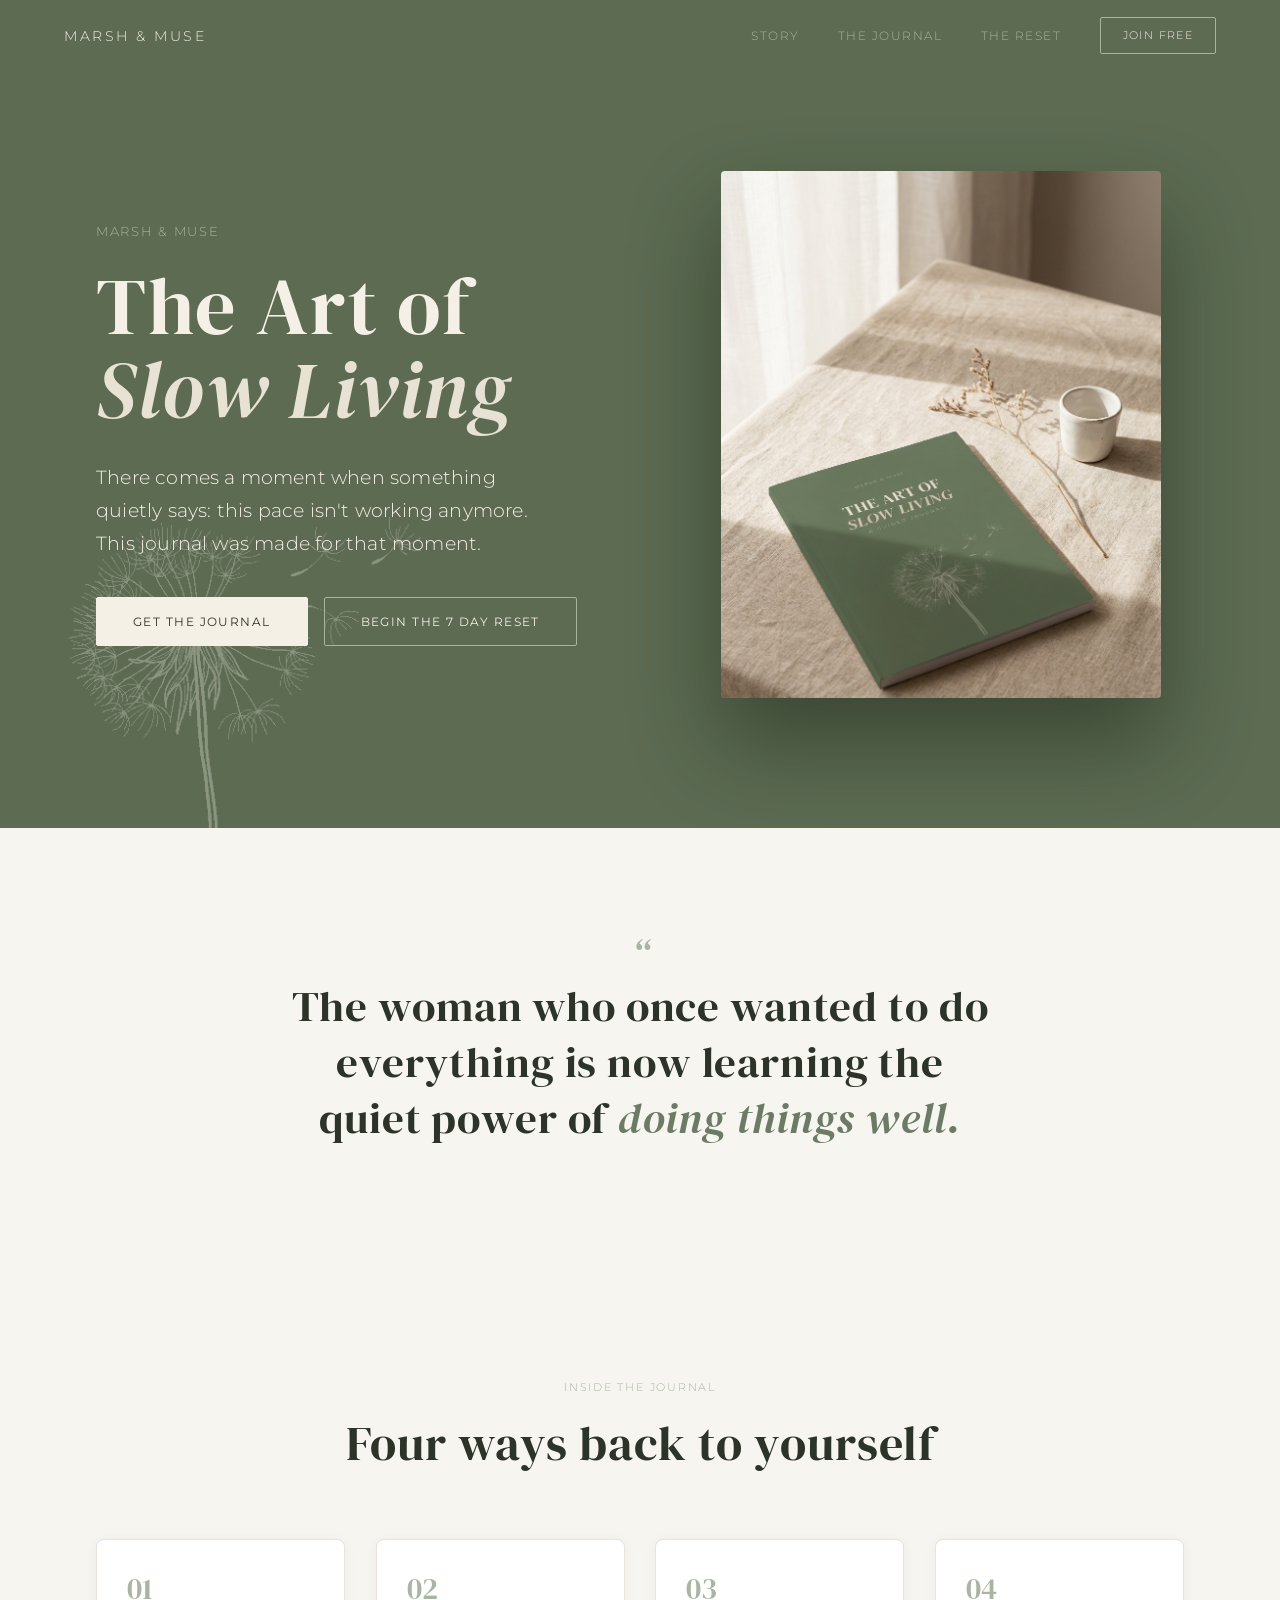
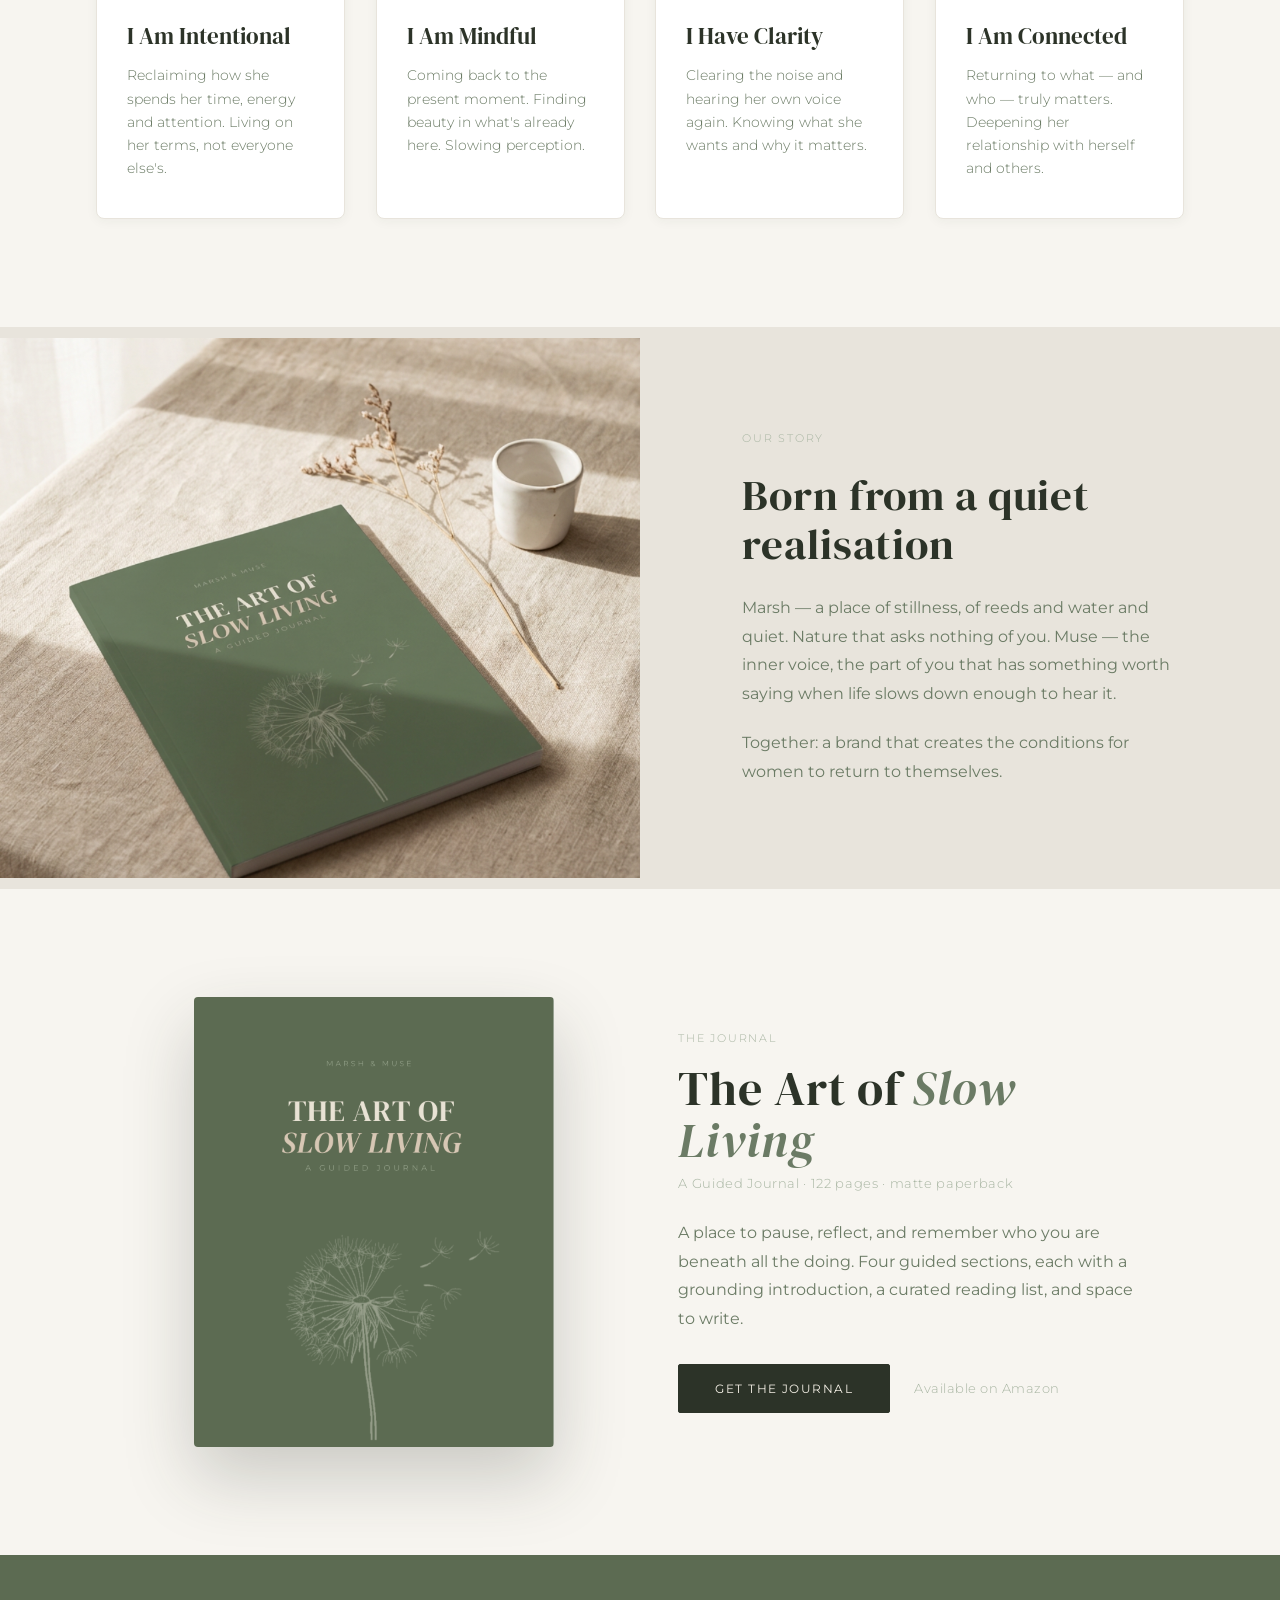
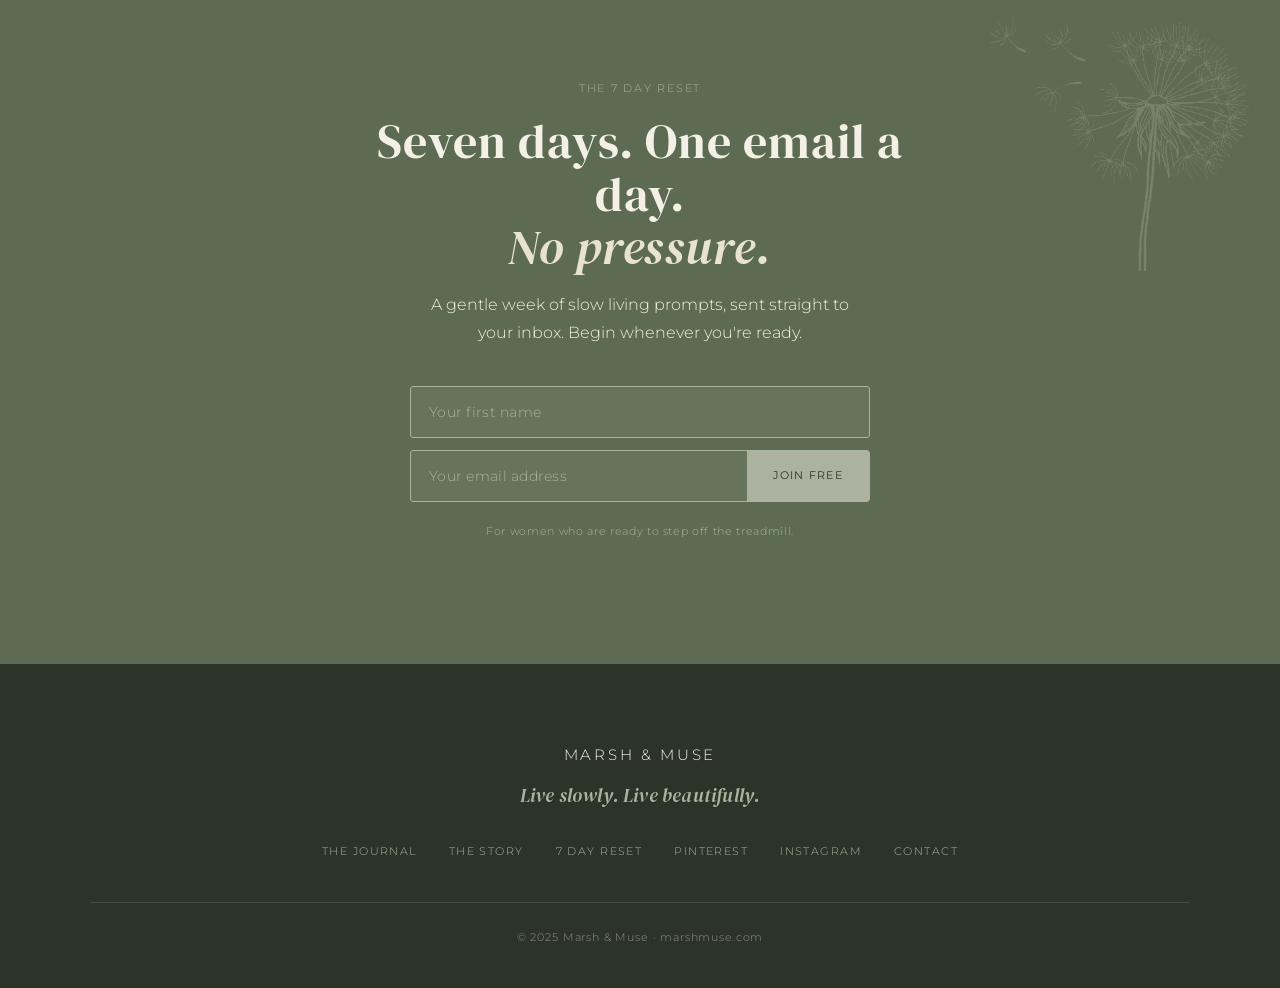
==== commit 76464541: "Add files via upload" ====
--- a/index.html
+++ b/index.html
@@ -23,7 +23,6 @@
     <a class="nav-link" href="#story">Story</a>
     <a class="nav-link" href="#journal">The Journal</a>
     <a class="nav-link" href="#reset">The Reset</a>
-    <a class="nav-link" href="/blog.html">Blog</a>
     <a class="mm-btn mm-btn--outline nav-cta" href="#reset">Join Free</a>
   </nav>
 </header>
@@ -140,10 +139,15 @@
         A gentle week of slow living prompts, sent straight to your inbox. Begin whenever you're ready.
       </p>
       <form class="reset__form" id="resetForm" novalidate>
-        <input type="email" id="resetEmail" placeholder="Your email address" autocomplete="email" aria-label="Your email address">
-        <button type="submit">Join Free</button>
+        <label class="reset__field">
+          <input type="text" id="resetName" placeholder="Your first name" autocomplete="given-name" aria-label="Your first name">
+        </label>
+        <label class="reset__field reset__field--row">
+          <input type="email" id="resetEmail" placeholder="Your email address" autocomplete="email" aria-label="Your email address">
+          <button type="submit">Join Free</button>
+        </label>
       </form>
-      <div class="reset__confirm">Welcome. Your first day arrives tomorrow.</div>
+      <div class="reset__confirm">Welcome. Your first day is in your inbox now.</div>
       <p class="reset__fine">For women who are ready to step off the treadmill.</p>
     </div>
   </section>
@@ -156,14 +160,13 @@
     <div class="site-footer__mark">Marsh &amp; Muse</div>
     <p class="site-footer__tagline">Live slowly. Live beautifully.</p>
     <nav>
-  <a href="#journal">The Journal</a>
-  <a href="#story">The Story</a>
-  <a href="/blog.html">Blog</a>
-  <a href="#reset">7 Day Reset</a>
-  <a href="https://www.pinterest.com/MarshandMuse" target="_blank" rel="noopener noreferrer">Pinterest</a>
-  <a href="https://www.instagram.com/marsh.muse" target="_blank" rel="noopener noreferrer">Instagram</a>
-  <a href="#">Contact</a>
-</nav>
+      <a href="#journal">The Journal</a>
+      <a href="#story">The Story</a>
+      <a href="#reset">7 Day Reset</a>
+      <a href="https://www.pinterest.com/YOUR_PINTEREST_HANDLE" target="_blank" rel="noopener noreferrer">Pinterest</a>
+      <a href="https://www.instagram.com/YOUR_INSTAGRAM_HANDLE" target="_blank" rel="noopener noreferrer">Instagram</a>
+      <a href="#">Contact</a>
+    </nav>
     <div class="site-footer__legal">© 2025 Marsh &amp; Muse · marshmuse.com</div>
   </div>
 </footer>
@@ -202,19 +205,22 @@
   var MAILERLITE_SUBSCRIBE_URL = 'https://assets.mailerlite.com/jsonp/2075724/forms/189018871730013769/subscribe';
 
   var form = document.getElementById('resetForm');
+  var nameInput = document.getElementById('resetName');
   var input = document.getElementById('resetEmail');
   var reset = document.getElementById('reset');
   function syncValid() {
-    var ok = /\S+@\S+\.\S+/.test(input.value);
+    var ok = /\S+@\S+\.\S+/.test(input.value) && nameInput.value.trim().length > 0;
     form.classList.toggle('valid', ok);
     return ok;
   }
+  nameInput.addEventListener('input', syncValid);
   input.addEventListener('input', syncValid);
   form.addEventListener('submit', function (e) {
     e.preventDefault();
     if (!syncValid()) return;
     if (MAILERLITE_SUBSCRIBE_URL) {
-      var body = 'fields[email]=' + encodeURIComponent(input.value) + '&ml-submit=1&anticsrf=true';
+      var body = 'fields[name]=' + encodeURIComponent(nameInput.value.trim()) +
+                 '&fields[email]=' + encodeURIComponent(input.value) + '&ml-submit=1&anticsrf=true';
       // no-cors: MailerLite returns an opaque response; the subscribe still registers server-side.
       fetch(MAILERLITE_SUBSCRIBE_URL, {
         method: 'POST',
--- a/styles.css
+++ b/styles.css
@@ -339,11 +339,15 @@
   line-height: 1.7; color: var(--cream); margin: 0 auto 40px; max-width: 420px;
 }
 .reset__form {
-  display: flex; max-width: 460px; margin: 0 auto;
+  display: flex; flex-direction: column; gap: 12px;
+  max-width: 460px; margin: 0 auto;
+}
+.reset__field {
+  display: flex;
   border: 1px solid var(--sage-accent); border-radius: 3px; overflow: hidden;
   background: rgba(244,240,230,0.06); transition: border-color var(--dur-fast);
 }
-.reset__form:focus-within { border-color: var(--cream); }
+.reset__field:focus-within { border-color: var(--cream); }
 .reset__form input {
   flex: 1; border: 0; outline: 0; background: transparent;
   padding: 16px 18px; font-family: var(--font-body); font-weight: 300;
